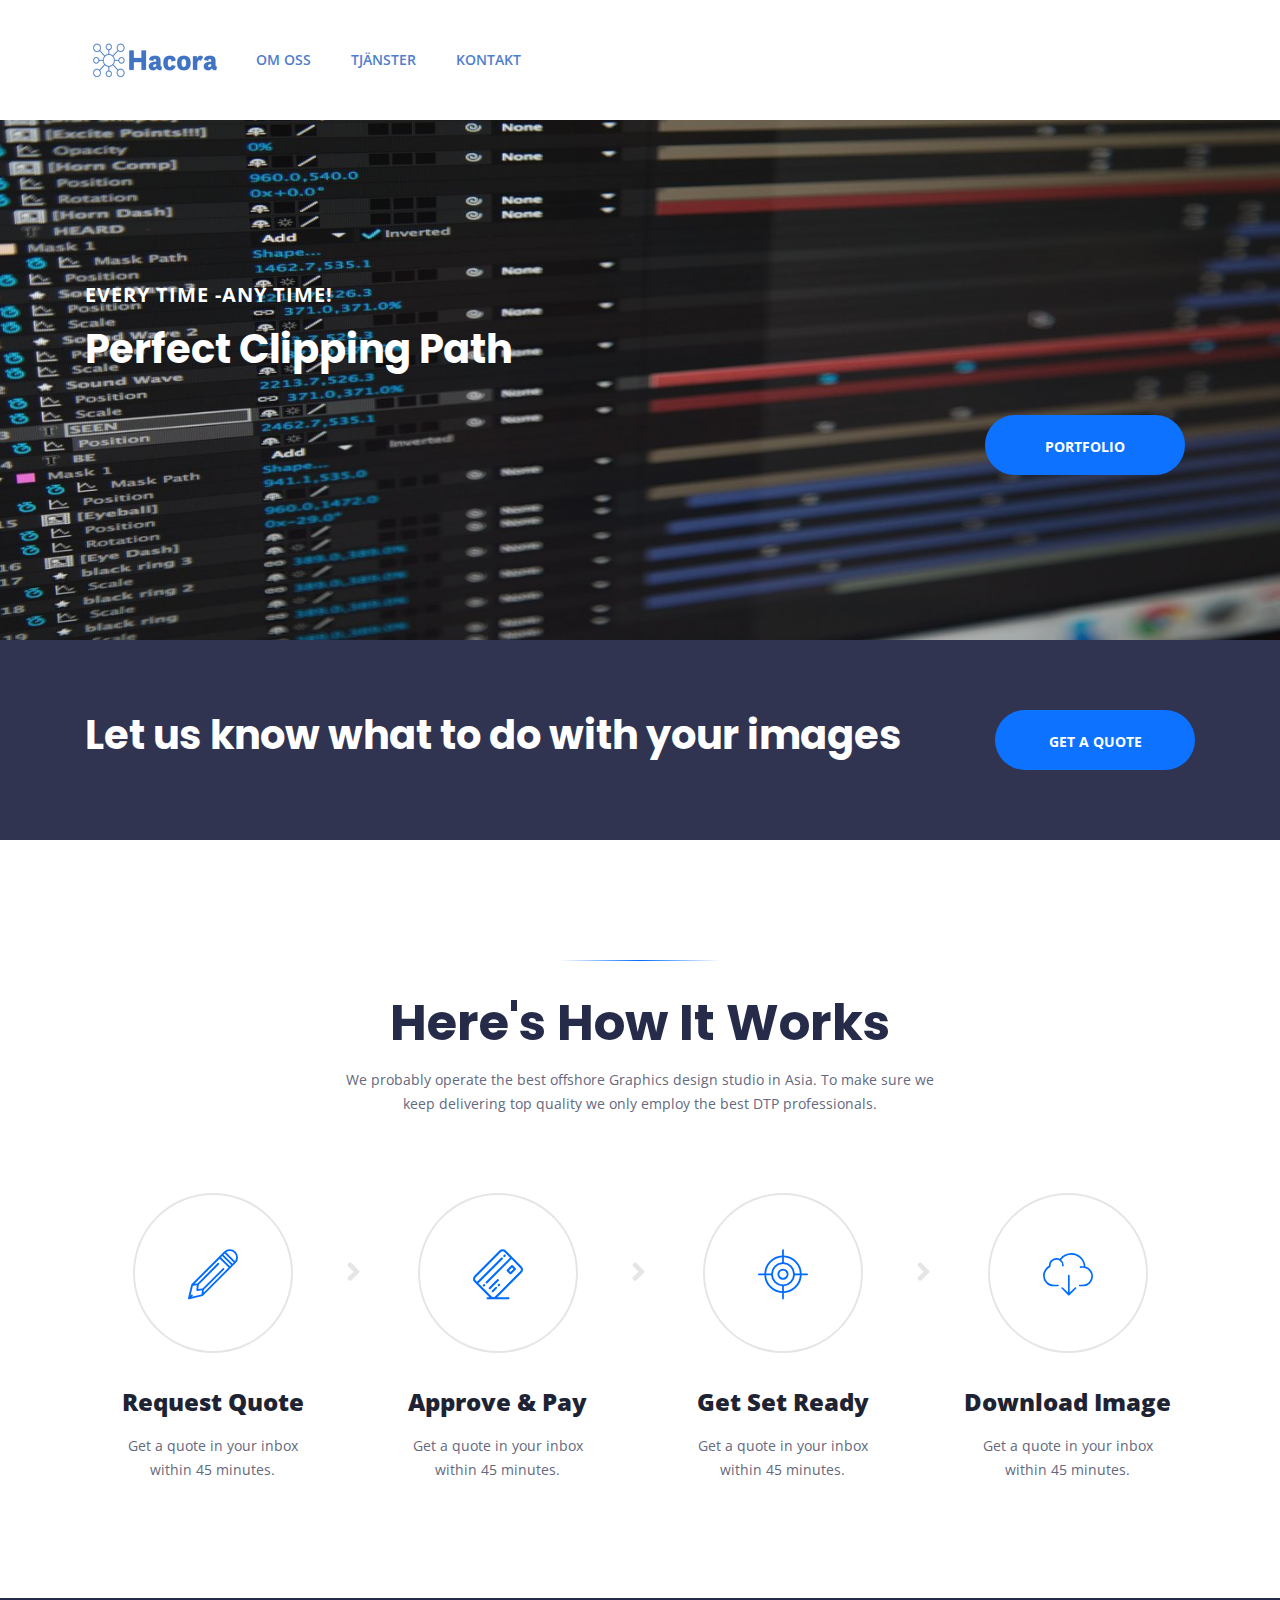
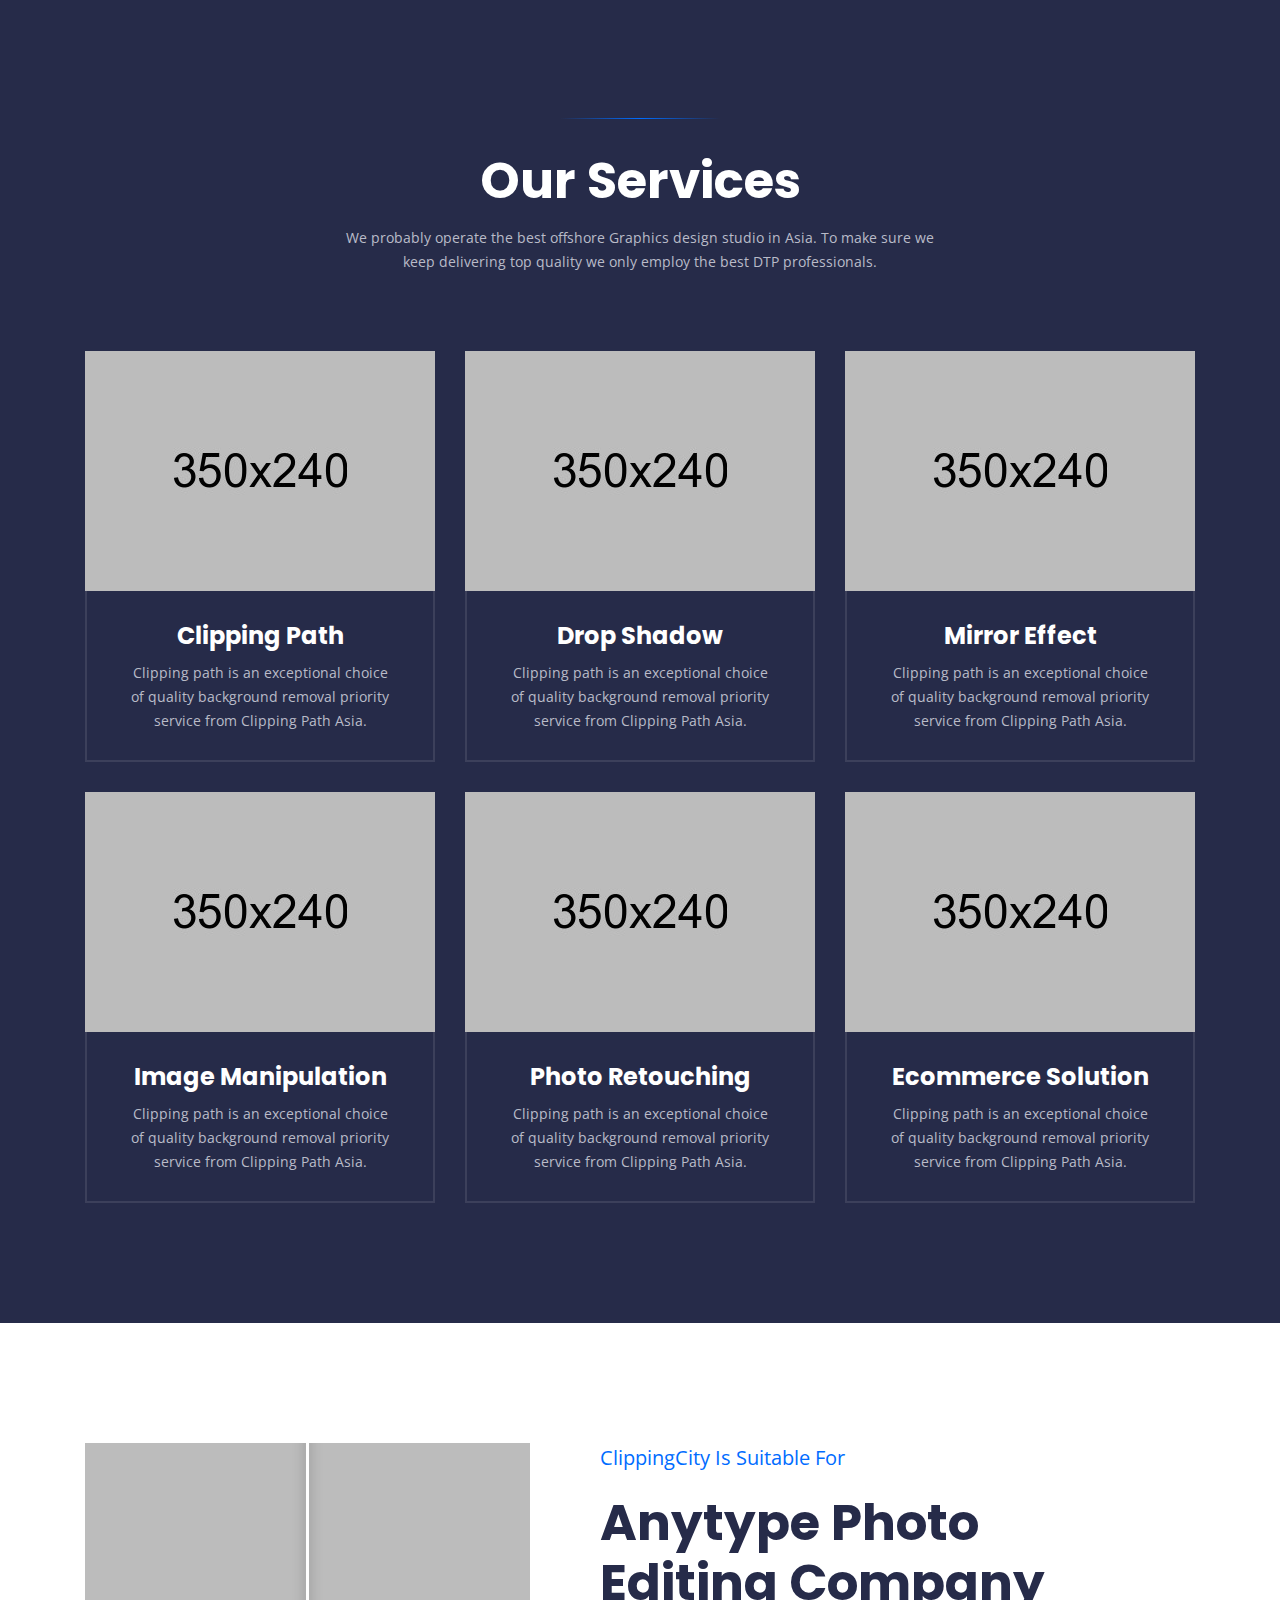
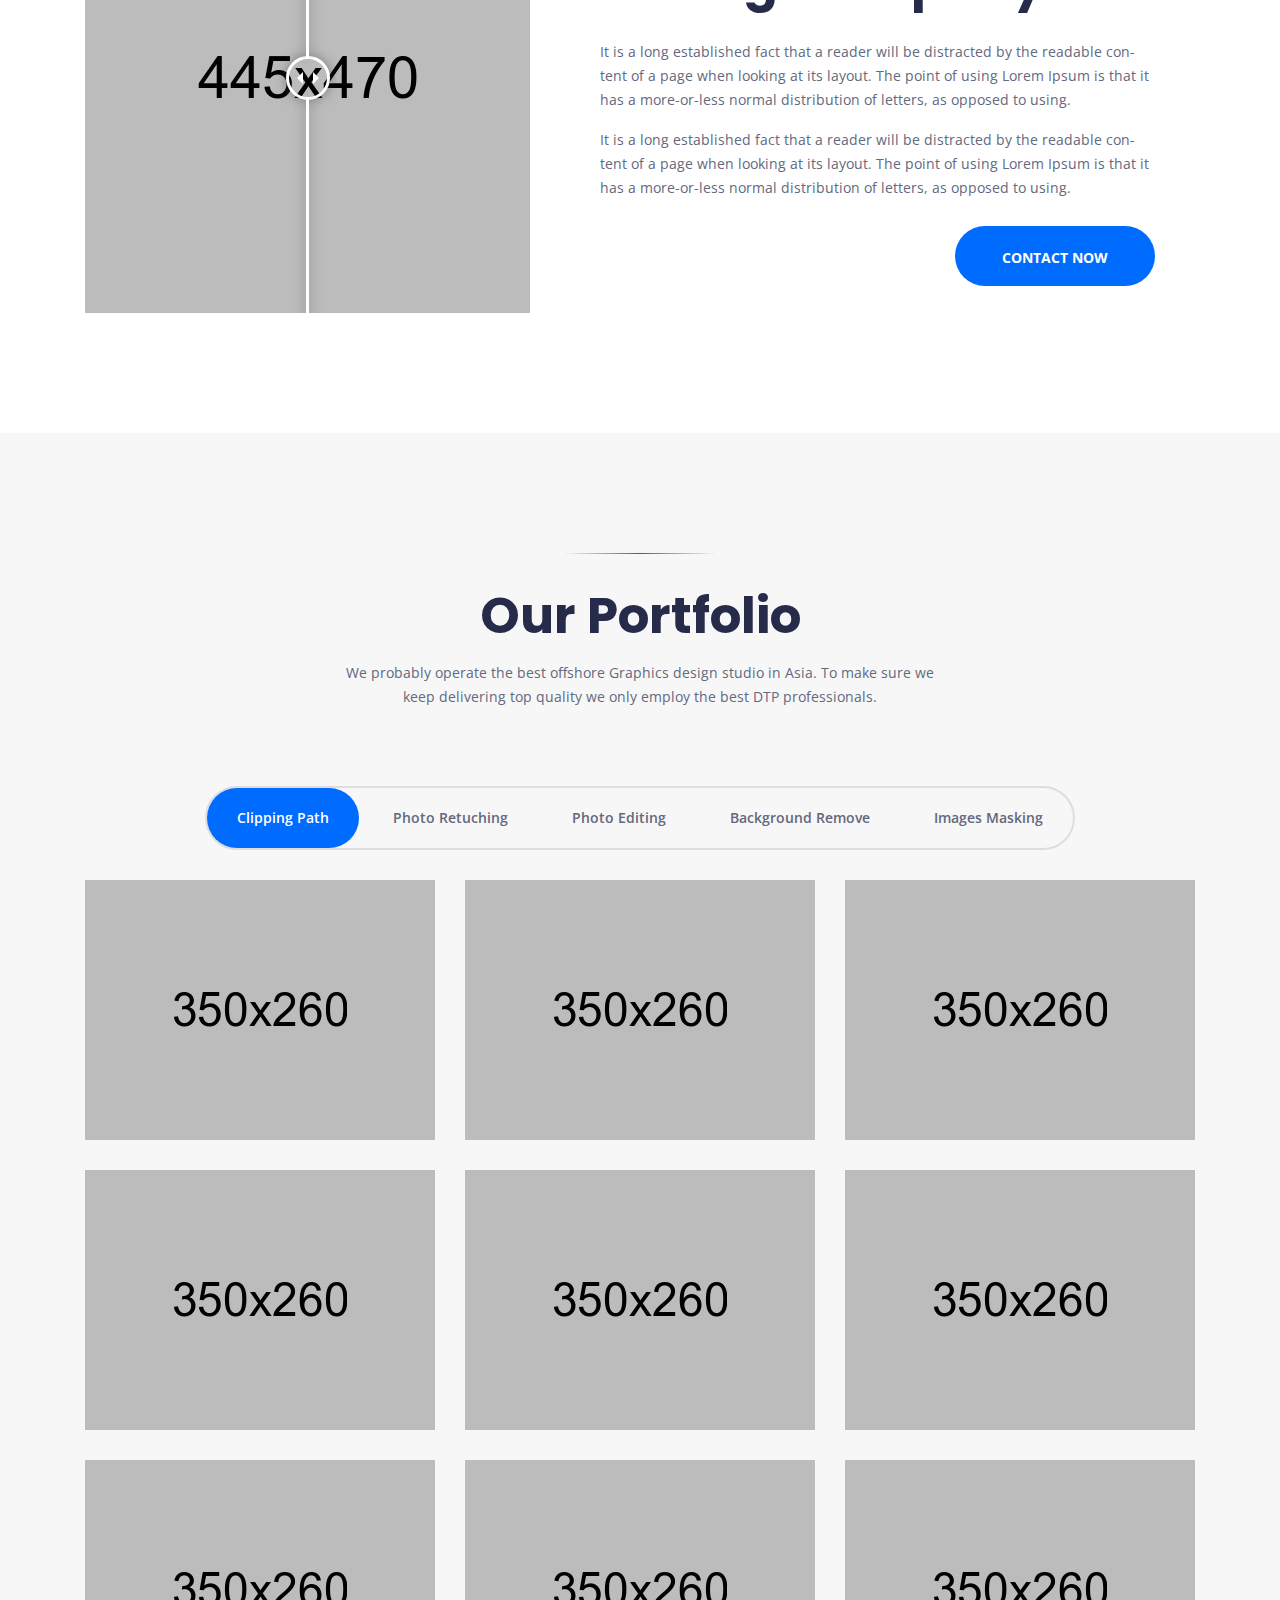
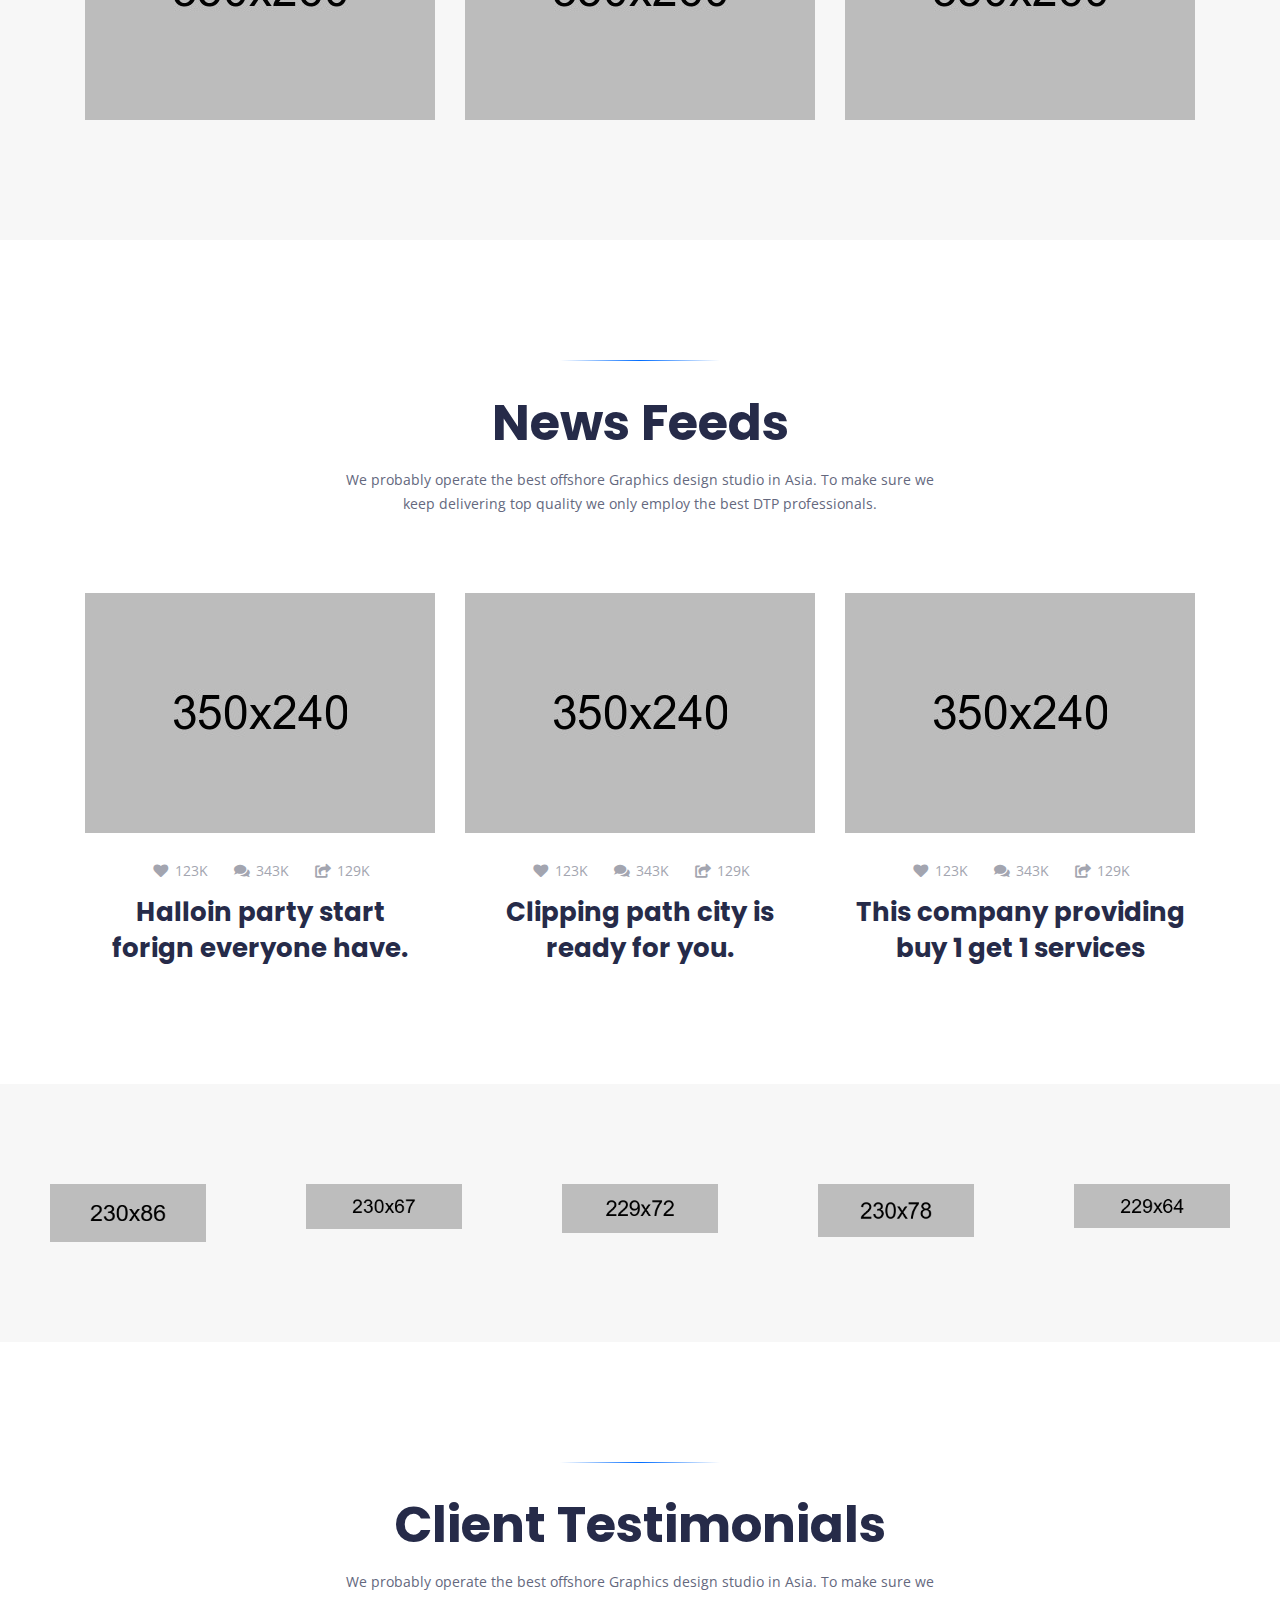
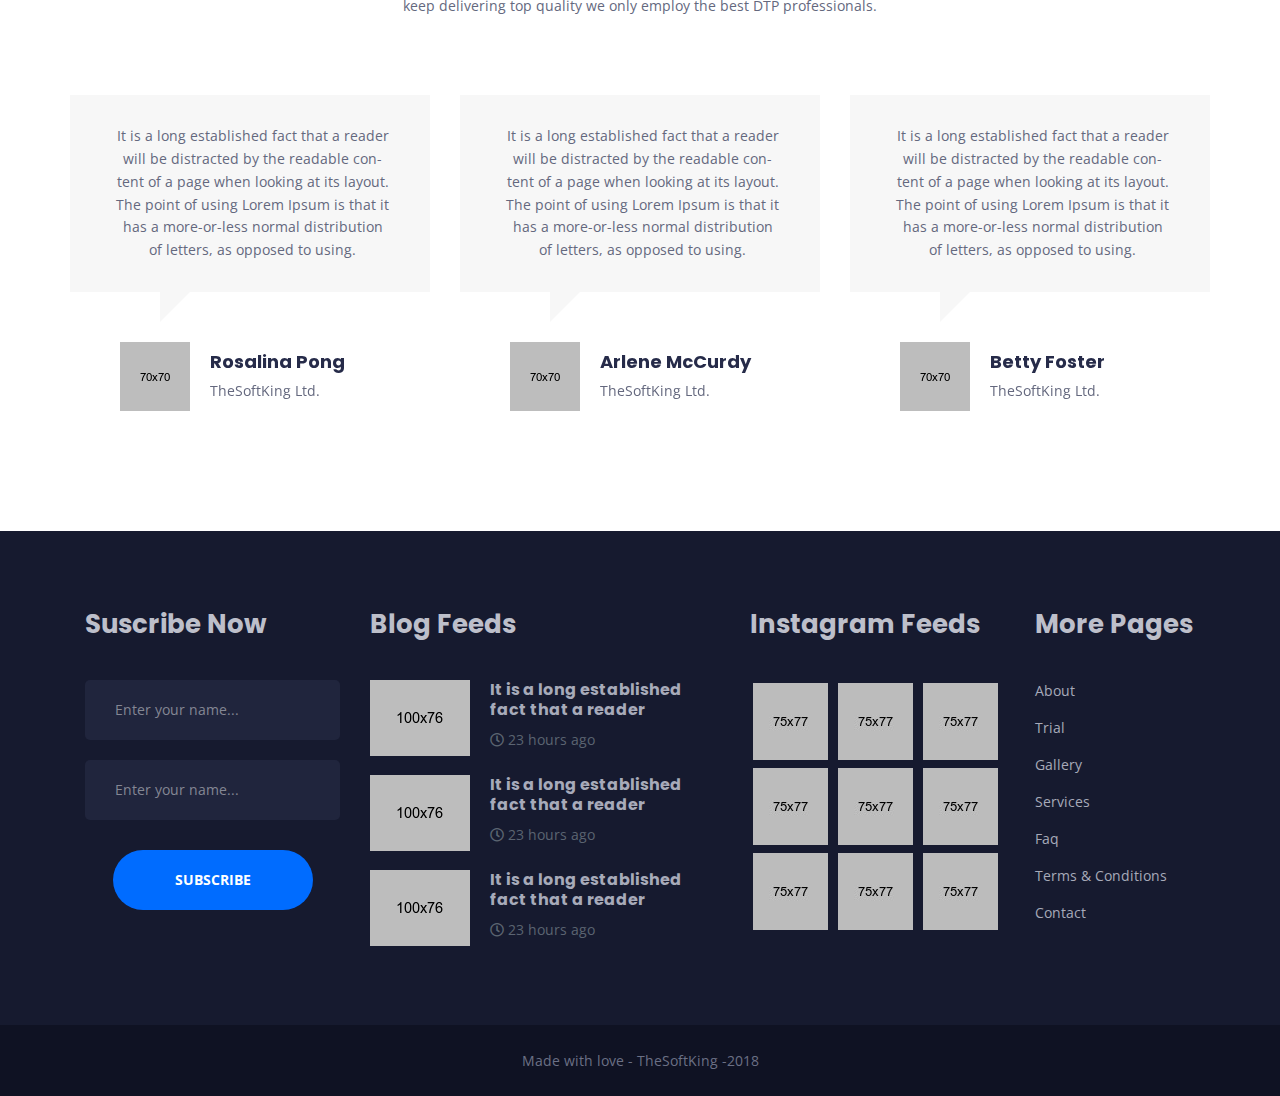
==== index.html @ 2df758d9 "new commit" ====
<!DOCTYPE html>
<html lang="en">

<head>
    <meta http-equiv="Content-Type" content="text/html; charset=UTF-8">
    <meta http-equiv="X-UA-Compatible" content="IE=edge" />
    <meta http-equiv="X-UA-Compatible" content="ie=edge">
    <meta name="viewport" content="width=device-width, initial-scale=1.0">
    <title> Hacora  </title>
    <!-- favicon -->
    <link rel="shortcut icon" href="favicon.ico" type="image/x-icon">
    <!-- bootstrap -->
    <link rel="stylesheet" href="assets/css/bootstrap.min.css">
    <!-- fontawesome -->
    <link rel="stylesheet" href="assets/css/fontawesome-all.min.css">
    <!-- flaticon -->
    <link rel="stylesheet" href="assets/css/flaticon.css">
    <!-- animate.css -->
    <link rel="stylesheet" href="assets/css/animate.css">
    <!-- Owl Carousel -->
    <link rel="stylesheet" href="assets/css/owl.carousel.min.css">
    <!-- magnific popup -->
    <link rel="stylesheet" href="assets/css/magnific-popup.css">
    <!-- twentytwenty  -->
    <link rel="stylesheet" href="assets/css/twentytwenty.css">
    <!-- stylesheet -->
    <link rel="stylesheet" href="assets/css/style.css">
    <!-- responsive -->
    <link rel="stylesheet" href="assets/css/responsive.css">
</head>

<body>

    <!-- navbar area start -->
    <div class="navbar-area">
        <div class="container">
            <nav class="navbar navbar-expand-lg navbar-light">
                <div class="navbar-header">
                    <!-- navbar header -->
                    <a class="navbar-brand" href="index.html">
                        <img src="assets/img/logo5.png" alt="Hacora">
                    </a>
                </div>
                <!-- //.navbar header -->

                <div class="collapse navbar-collapse" id="navbarSupportedContent">
                    <!-- navbar collapse -->
                    <ul class="navbar-nav">
                        <li class="nav-item">
                            <a class="nav-link" href="about.html">Om oss
                            <span class="sr-only">(current)</span>
                        </a>
                        </li>
                        <li class="nav-item">
                            <a class="nav-link" href="services.html">Tjänster</a>
                        </li>

                        <li class="nav-item">
                            <a class="nav-link" href="contact.html">Kontakt</a>
                        </li>
                        
                    </ul>
                </div>
                <!-- //.navbar collapse -->
                <button class="navbar-toggler" type="button" data-toggle="collapse" data-target="#navbarSupportedContent" aria-controls="navbarSupportedContent" aria-expanded="false" aria-label="Toggle navigation">
                <span class="navbar-toggler-icon"></span>
            </button>
            </nav>
        </div>
        <!-- //.container -->
    </div>
    <!-- navbar area end -->

    <!-- header area start -->
    <header class="header-area header-bg">
        <div class="container">
            <div class="row">
                <div class="col-lg-12">
                    <div class="single-header-item">
                        <!-- single header item -->
                        <span class="subtitle">Every Time -Any Time!</span>
                        <h1><span>Perfect Clipping Path</span> </h1>
                        <div class="right-content-area">
                            <div class="btn-wrapper">
                                <a href="recent-work.html" class="boxed-btn btn-rounded">portfolio</a>
                            </div>
    
                        </div>
                                            </div>
                    <!-- //.single header item -->
                </div>
            </div>
        </div>
    </header>
    <!-- header area end -->

    <!-- call to action area start -->
    <section class="call-to-action">
        <div class="container">
            <div class="row">
                <div class="col-lg-12">
                    <div class="call-to-action-inner">
                        <!-- call to action inner -->
                        <div class="left-content-area">
                            <h2 class="title">Let us know what to do with your images </h2>
                        </div>
                        <div class="right-content-area">
                            <div class="btn-wrapper">
                                <a href="contact.html" class="boxed-btn btn-rounded">Get a quote</a>
                            </div>
                        </div>
                    </div>
                    <!-- //. call to action inner -->
                </div>
            </div>
        </div>
    </section>
    <!-- call to action area end -->

    <!-- how it works area start-->
    <section class="how-it-works">
        <div class="container">
            <div class="row justify-content-center">
                <div class="col-lg-8 text-center">
                    <div class="section-title">
                        <!-- section title -->
                        <span class="separator"></span>
                        <h2 class="title">Here's How It Works</h2>
                        <p>We probably operate the best offshore Graphics design studio in Asia. To make sure we keep delivering top quality we only employ the best DTP professionals.</p>
                    </div>
                    <!-- //.section title -->
                </div>
            </div>
            <div class="row text-center">
                <div class="col-lg-3 col-md-6 col-sm-6">
                    <div class="single-how-it-work-box">
                        <!-- single how it work box -->
                        <div class="icon">
                            <i class="flaticon-edit"></i>
                        </div>
                        <div class="content">
                            <div class="h4 title">Request Quote</div>
                            <p class="descripton">Get a quote in your inbox within 45 minutes.</p>
                        </div>
                    </div>
                    <!-- //.single how it work box -->
                </div>
                <div class="col-lg-3 col-md-6 col-sm-6">
                    <div class="single-how-it-work-box arrow-none">
                        <!-- single how it work box -->
                        <div class="icon">
                            <i class="flaticon-credit-card"></i>
                        </div>
                        <div class="content">
                            <div class="h4 title">Approve &amp; Pay</div>
                            <p class="descripton">Get a quote in your inbox within 45 minutes.</p>
                        </div>
                    </div>
                    <!-- //.single how it work box -->
                </div>
                <div class="col-lg-3 col-md-6 col-sm-6">
                    <div class="single-how-it-work-box  ">
                        <!-- single how it work box -->
                        <div class="icon">
                            <i class="flaticon-target"></i>
                        </div>
                        <div class="content">
                            <div class="h4 title">Get Set Ready</div>
                            <p class="descripton">Get a quote in your inbox within 45 minutes.</p>
                        </div>
                    </div>
                    <!-- //.single how it work box -->
                </div>
                <div class="col-lg-3 col-md-6 col-sm-6">
                    <div class="single-how-it-work-box">
                        <!-- single how it work box -->
                        <div class="icon none-arrow">
                            <i class="flaticon-cloud-computing"></i>
                        </div>
                        <div class="content">
                            <div class="h4 title">Download Image</div>
                            <p class="descripton">Get a quote in your inbox within 45 minutes.</p>
                        </div>
                    </div>
                    <!-- //.single how it work box -->
                </div>
            </div>
        </div>
    </section>
    <!-- how it works area end-->

    <!-- our service area start -->
    <section class="service-area">
        <div class="container">
            <div class="row justify-content-center">
                <div class="col-lg-8 text-center">
                    <div class="section-title">
                        <!-- section title -->
                        <span class="separator"></span>
                        <h2 class="title">Our Services</h2>
                        <p>We probably operate the best offshore Graphics design studio in Asia. To make sure we keep delivering top quality we only employ the best DTP professionals.</p>
                    </div>
                    <!-- //.section title -->
                </div>
            </div>
            <div class="row">
                <div class="col-lg-4 col-md-6">
                    <div class="single-service-box margin-bottom-30">
                        <!-- single service box -->
                        <div class="thumb">
                            <a href="services.html"><img src="assets/img/service/01.jpg" alt="service image"></a>
                        </div>
                        <div class="content">
                            <a href="services.html"><h4 class="title">Clipping Path</h4></a>
                            <p>Clipping path is an exceptional choice of quality background removal priority service from Clipping Path Asia.</p>
                        </div>
                    </div>
                    <!-- //.single service box -->
                </div>
                <div class="col-lg-4 col-md-6">
                    <div class="single-service-box margin-bottom-30">
                        <!-- single service box -->
                        <div class="thumb">
                            <a href="services.html"><img src="assets/img/service/02.jpg" alt="service image"></a>
                        </div>
                        <div class="content">
                            <a href="services.html"><h4 class="title">Drop Shadow</h4></a>
                            <p>Clipping path is an exceptional choice of quality background removal priority service from Clipping Path Asia.</p>
                        </div>
                    </div>
                    <!-- //.single service box -->
                </div>
                <div class="col-lg-4 col-md-6">
                    <div class="single-service-box margin-bottom-30">
                        <!-- single service box -->
                        <div class="thumb">
                            <a href="services.html"><img src="assets/img/service/03.jpg" alt="service image"></a>
                        </div>
                        <div class="content">
                           <a href="services.html"><h4 class="title">Mirror Effect</h4></a>
                            <p>Clipping path is an exceptional choice of quality background removal priority service from Clipping Path Asia.</p>
                        </div>
                    </div>
                    <!-- //.single service box -->
                </div>
                <div class="col-lg-4 col-md-6">
                    <div class="single-service-box mobile-margin-bottom-30">
                        <!-- single service box -->
                        <div class="thumb">
                            <a href="services.html"><img src="assets/img/service/04.jpg" alt="service image"></a>
                        </div>
                        <div class="content">
                            <a href="services.html"><h4 class="title">Image Manipulation</h4></a>
                            <p>Clipping path is an exceptional choice of quality background removal priority service from Clipping Path Asia.</p>
                        </div>
                    </div>
                    <!-- //.single service box -->
                </div>
                <div class="col-lg-4 col-md-6">
                    <div class="single-service-box mobile-margin-bottom-30">
                        <!-- single service box -->
                        <div class="thumb">
                            <a href="services.html"><img src="assets/img/service/05.jpg" alt="service image"></a>
                        </div>
                        <div class="content">
                            <a href="services.html"><h4 class="title">Photo Retouching</h4></a>
                            <p>Clipping path is an exceptional choice of quality background removal priority service from Clipping Path Asia.</p>
                        </div>
                    </div>
                    <!-- //.single service box -->
                </div>
                <div class="col-lg-4 col-md-6">
                    <div class="single-service-box">
                        <!-- single service box -->
                        <div class="thumb">
                            <a href="services.html"><img src="assets/img/service/06.jpg" alt="service image"></a>
                        </div>
                        <div class="content">
                            <a href="services.html"><h4 class="title">Ecommerce Solution</h4></a>
                            <p>Clipping path is an exceptional choice of quality background removal priority service from Clipping Path Asia.</p>
                        </div>
                    </div>
                    <!-- //.single service box -->
                </div>
            </div>
        </div>
    </section>
    <!-- our service area end -->

    <!-- editing company area start -->
    <section class="editing-company-area">
        <div class="container">
            <div class="row">
                <div class="col-lg-5">
                    <div class="left-content-area" id="twentytwenty-container">
                        <!-- left content area -->
                        <img src="assets/img/editing-company-image-2.jpg" alt="editing company image">
                        <img src="assets/img/editing-company-image.jpg" alt="editing company image">
                    </div>
                    <!-- //.left content area -->
                </div>
                <div class="col-lg-7">
                    <div class="right-content-are">
                        <!-- right content area -->
                        <span class="subtitle">ClippingCity Is Suitable For</span>
                        <h2 class="title">Anytype Photo Editing Company</h2>
                        <p>It is a long established fact that a reader will be distracted by the readable content of a page when looking at its layout. The point of using Lorem Ipsum is that it has a more-or-less normal distribution of letters, as opposed
                            to using.</p>
                        <p>It is a long established fact that a reader will be distracted by the readable content of a page when looking at its layout. The point of using Lorem Ipsum is that it has a more-or-less normal distribution of letters, as opposed
                            to using.</p>
                        <div class="btn-wrapper">
                            <a href="contact.html" class="boxed-btn btn-rounded">contact now</a>
                        </div>
                    </div>
                    <!-- //. right content area -->
                </div>
            </div>
        </div>
    </section>
    <!-- editing company area end -->

    <!-- portfolio area start -->
    <section class="portfolio-area">
        <div class="container">
            <div class="row justify-content-center">
                <div class="col-lg-8 text-center">
                    <div class="section-title">
                        <!-- section title -->
                        <span class="separator"></span>
                        <h2 class="title">Our Portfolio</h2>
                        <p>We probably operate the best offshore Graphics design studio in Asia. To make sure we keep delivering top quality we only employ the best DTP professionals.</p>
                    </div>
                    <!-- //.section title -->
                </div>
            </div>
            <div class="row">
                <div class="col-lg-12">
                    <div class="portfolio-menu-wrapper">
                        <!-- portfolio menu wrapper -->
                        <ul>
                            <li class="active" data-filter="*">Clipping Path</li>
                            <li data-filter=".photo">Photo Retuching</li>
                            <li data-filter=".editing">Photo Editing</li>
                            <li data-filter=".bg-remove">Background Remove</li>
                            <li data-filter=".masking">Images Masking</li>
                        </ul>
                    </div>
                    <!-- //.portfolio menu wrapper -->
                </div>
            </div>
            <div class="row">
                <div class="col-lg-12 remove-col-padding">
                    <div class="portfolio-masonary-wrapper" id="portfolio-masonary">
                        <!-- portfolio masonary wrapper -->
                        <div class="col-lg-4  col-md-6 single-portfolio-item margin-bottom-30 photo">
                            <div class="thumb">
                                <img src="assets/img/portfolio/01.jpg" alt="portfolio image">
                                <div class="hover">
                                    <a href="assets/img/portfolio/01.jpg" class="image-popup">
                                        <i class="fas fa-search-plus"></i>
                                    </a>
                                </div>
                            </div>
                        </div>
                        <div class="col-lg-4  col-md-6 single-portfolio-item margin-bottom-30 editing">
                            <div class="thumb">
                                <img src="assets/img/portfolio/02.jpg" alt="portfolio image">
                                <div class="hover">
                                    <a href="assets/img/portfolio/02.jpg" class="image-popup">
                                        <i class="fas fa-search-plus"></i>
                                    </a>
                                </div>
                            </div>
                        </div>
                        <div class="col-lg-4  col-md-6 single-portfolio-item margin-bottom-30 editing">
                            <div class="thumb">
                                <img src="assets/img/portfolio/03.jpg" alt="portfolio image">
                                <div class="hover">
                                    <a href="assets/img/portfolio/03.jpg" class="image-popup">
                                        <i class="fas fa-search-plus"></i>
                                    </a>
                                </div>
                            </div>
                        </div>
                        <div class="col-lg-4  col-md-6 single-portfolio-item margin-bottom-30 photo ">
                            <div class="thumb">
                                <img src="assets/img/portfolio/04.jpg" alt="portfolio image">
                                <div class="hover">
                                    <a href="assets/img/portfolio/04.jpg" class="image-popup">
                                        <i class="fas fa-search-plus"></i>
                                    </a>
                                </div>
                            </div>
                        </div>
                        <div class="col-lg-4  col-md-6 single-portfolio-item margin-bottom-30 masking bg-remove">
                            <div class="thumb">
                                <img src="assets/img/portfolio/05.jpg" alt="portfolio image">
                                <div class="hover">
                                    <a href="assets/img/portfolio/05.jpg" class="image-popup">
                                        <i class="fas fa-search-plus"></i>
                                    </a>
                                </div>
                            </div>
                        </div>
                        <div class="col-lg-4  col-md-6 single-portfolio-item margin-bottom-30 bg-remove">
                            <div class="thumb">
                                <img src="assets/img/portfolio/06.jpg" alt="portfolio image">
                                <div class="hover">
                                    <a href="assets/img/portfolio/06.jpg" class="image-popup">
                                        <i class="fas fa-search-plus"></i>
                                    </a>
                                </div>
                            </div>
                        </div>
                        <div class="col-lg-4  col-md-6 mobile-margin-bottom-30 margin-bottom-30 single-portfolio-item photo bg-remove">
                            <div class="thumb">
                                <img src="assets/img/portfolio/07.jpg" alt="portfolio image">
                                <div class="hover">
                                    <a href="assets/img/portfolio/07.jpg" class="image-popup">
                                        <i class="fas fa-search-plus"></i>
                                    </a>
                                </div>
                            </div>
                        </div>
                        <div class="col-lg-4  col-md-6 mobile-margin-bottom-30 margin-bottom-30 single-portfolio-item masking">
                            <div class="thumb">
                                <img src="assets/img/portfolio/08.jpg" alt="portfolio image">
                                <div class="hover">
                                    <a href="assets/img/portfolio/08.jpg" class="image-popup">
                                        <i class="fas fa-search-plus"></i>
                                    </a>
                                </div>
                            </div>
                        </div>
                        <div class="col-lg-4  col-md-6 margin-bottom-30 single-portfolio-item masking">
                            <div class="thumb">
                                <img src="assets/img/portfolio/09.jpg" alt="portfolio image">
                                <div class="hover">
                                    <a href="assets/img/portfolio/09.jpg" class="image-popup">
                                        <i class="fas fa-search-plus"></i>
                                    </a>
                                </div>
                            </div>
                        </div>
                    </div>
                    <!-- portfolio masonary wrapper -->
                </div>
            </div>
        </div>
    </section>
    <!-- portfolio area end -->

    <!-- news feed area start -->
    <div class="news-feed-area">
        <div class="container">
            <div class="row justify-content-center">
                <div class="col-lg-8 text-center">
                    <div class="section-title">
                        <!-- section title -->
                        <span class="separator"></span>
                        <h2 class="title">News Feeds</h2>
                        <p>We probably operate the best offshore Graphics design studio in Asia. To make sure we keep delivering top quality we only employ the best DTP professionals.</p>
                    </div>
                    <!-- //.section title -->
                </div>
            </div>
            <div class="row">
                <div class="col-lg-4 col-md-6">
                    <div class="single-news-feed-item mobile-margin-bottom-30">
                        <!-- single news feed item -->
                        <div class="thumb">
                            <a href="blog.html"><img src="assets/img/news-feeds/01.jpg" alt="news feeds image"></a>
                        </div>
                        <div class="content">
                            <!-- content -->
                            <ul class="meta-data">
                                <li><a href="#"><i class="fas fa-heart"></i> 123K</a></li>
                                <li><a href="#"><i class="fas fa-comments"></i> 343K</a></li>
                                <li><a href="#"><i class="fas fa-share-square"></i> 129K</a></li>
                            </ul>
                            <a href="blog.html">
                                <h4 class="title">Halloin party start forign everyone have.</h4>
                            </a>
                        </div>
                        <!-- //.content-->
                    </div>
                    <!-- //.single news feed item -->
                </div>
                <div class="col-lg-4 col-md-6">
                    <div class="single-news-feed-item mobile-margin-bottom-30">
                        <!-- single news feed item -->
                        <div class="thumb">
                            <a href="blog.html"><img src="assets/img/news-feeds/02.jpg" alt="news feeds image"></a>
                        </div>
                        <div class="content">
                            <!-- content -->
                            <ul class="meta-data">
                                <li><a href="#"><i class="fas fa-heart"></i> 123K</a></li>
                                <li><a href="#"><i class="fas fa-comments"></i> 343K</a></li>
                                <li><a href="#"><i class="fas fa-share-square"></i> 129K</a></li>
                            </ul>
                            <a href="blog.html">
                                <h4 class="title">Clipping path city is ready for you.</h4>
                            </a>
                        </div>
                        <!-- //.content-->
                    </div>
                    <!-- //.single news feed item -->
                </div>
                <div class="col-lg-4 col-md-6">
                    <div class="single-news-feed-item">
                        <!-- single news feed item -->
                        <div class="thumb">
                            <a href="blog.html"><img src="assets/img/news-feeds/03.jpg" alt="news feeds image"></a>
                        </div>
                        <div class="content">
                            <!-- content -->
                            <ul class="meta-data">
                                <li><a href="#"><i class="fas fa-heart"></i> 123K</a></li>
                                <li><a href="#"><i class="fas fa-comments"></i> 343K</a></li>
                                <li><a href="#"><i class="fas fa-share-square"></i> 129K</a></li>
                            </ul>
                            <a href="blog.html">
                                <h4 class="title">This company providing buy 1 get 1 services</h4>
                            </a>
                        </div>
                        <!-- //.content-->
                    </div>
                    <!-- //.single news feed item -->
                </div>
            </div>
        </div>
    </div>
    <!-- news feed area end -->

    <!-- brand carousel area start -->
    <div class="brand-carousel-area">
        <div class="brand-carousel-inner" id="brand-carousel">
            <!-- brand carousel inner -->
            <div class="single-carousel-item">
                <a href="#"><img src="assets/img/brand/01.png" alt="brand images"></a>
            </div>
            <div class="single-carousel-item">
                <a href="#"><img src="assets/img/brand/02.png" alt="brand images"></a>
            </div>
            <div class="single-carousel-item">
                <a href="#"><img src="assets/img/brand/03.png" alt="brand images"></a>
            </div>
            <div class="single-carousel-item">
                <a href="#"><img src="assets/img/brand/04.png" alt="brand images"></a>
            </div>
            <div class="single-carousel-item">
                <a href="#"><img src="assets/img/brand/05.png" alt="brand images"></a>
            </div>
            <div class="single-carousel-item">
               <a href="#"><img src="assets/img/brand/06.png" alt="brand images"></a>
            </div>
            <div class="single-carousel-item">
                <a href="#"><img src="assets/img/brand/05.png" alt="brand images"></a>
            </div>
        </div>
        <!-- //.brand carousel inner -->
    </div>
    <!-- brand carousel area end -->

    <!-- testimonial area start -->
    <section class="testimonial-area">
        <div class="container">
            <div class="row justify-content-center">
                <div class="col-lg-8 text-center">
                    <div class="section-title">
                        <!-- section title -->
                        <span class="separator"></span>
                        <h2 class="title">Client Testimonials</h2>
                        <p>We probably operate the best offshore Graphics design studio in Asia. To make sure we keep delivering top quality we only employ the best DTP professionals.</p>
                    </div>
                    <!-- //.section title -->
                </div>
            </div>
            <div class="row">
                <div class="col-lg-12 remove-col-padding">
                    <div class="testimonail-carousel" id="testimonial-carousel">
                        <div class="single-testimonial-item">
                            <!-- single testimonial carousel item-->
                            <div class="description">
                                <p>It is a long established fact that a reader will be distracted by the readable content of a page when looking at its layout. The point of using Lorem Ipsum is that it has a more-or-less normal distribution of letters, as
                                    opposed to using.</p>
                            </div>
                            <div class="author-details">
                                <!-- author details -->
                                <div class="thumb">
                                    <img src="assets/img/testimonial/01.png" alt="tesimonial image">
                                </div>
                                <div class="content">
                                    <h4 class="name">Rosalina Pong</h4>
                                    <span class="post">TheSoftKing Ltd.</span>
                                </div>
                            </div>
                            <!-- //.author details -->
                        </div>
                        <!-- //.single testimonial carousel item-->
                        <div class="single-testimonial-item">
                            <!-- single testimonial carousel item-->
                            <div class="description">
                                <p>It is a long established fact that a reader will be distracted by the readable content of a page when looking at its layout. The point of using Lorem Ipsum is that it has a more-or-less normal distribution of letters, as
                                    opposed to using.</p>
                            </div>
                            <div class="author-details">
                                <!-- author details -->
                                <div class="thumb">
                                    <img src="assets/img/testimonial/02.png" alt="tesimonial image">
                                </div>
                                <div class="content">
                                    <h4 class="name">Arlene McCurdy</h4>
                                    <span class="post">TheSoftKing Ltd.</span>
                                </div>
                            </div>
                            <!-- //.author details -->
                        </div>
                        <!-- //.single testimonial carousel item-->
                        <div class="single-testimonial-item">
                            <!-- single testimonial carousel item-->
                            <div class="description">
                                <p>It is a long established fact that a reader will be distracted by the readable content of a page when looking at its layout. The point of using Lorem Ipsum is that it has a more-or-less normal distribution of letters, as
                                    opposed to using.</p>
                            </div>
                            <div class="author-details">
                                <!-- author details -->
                                <div class="thumb">
                                    <img src="assets/img/testimonial/03.png" alt="tesimonial image">
                                </div>
                                <div class="content">
                                    <h4 class="name">Betty Foster</h4>
                                    <span class="post">TheSoftKing Ltd.</span>
                                </div>
                            </div>
                            <!-- //.author details -->
                        </div>
                        <!-- //.single testimonial carousel item-->
                        <div class="single-testimonial-item">
                            <!-- single testimonial carousel item-->
                            <div class="description">
                                <p>It is a long established fact that a reader will be distracted by the readable content of a page when looking at its layout. The point of using Lorem Ipsum is that it has a more-or-less normal distribution of letters, as
                                    opposed to using.</p>
                            </div>
                            <div class="author-details">
                                <!-- author details -->
                                <div class="thumb">
                                    <img src="assets/img/testimonial/01.png" alt="tesimonial image">
                                </div>
                                <div class="content">
                                    <h4 class="name">Nancy Evans</h4>
                                    <span class="post">TheSoftKing Ltd.</span>
                                </div>
                            </div>
                            <!-- //.author details -->
                        </div>
                        <!-- //.single testimonial carousel item-->
                    </div>
                </div>
            </div>
        </div>
    </section>
    <!-- testimonial area end -->

    <!-- footer area start -->
    <footer class="footer-area">
<div class="footer-top-area">
    <div class="container">
        <div class="row">
            <div class="col-xl-3 col-lg-6 col-md-6">
                <div class="footer-widget subscribe">
                    <!-- footer widget subscribe -->
                    <div class="widget-title">
                        <h4 class="title">Suscribe Now</h4>
                    </div>
                    <div class="widget-body">
                        <form action="index.html">
                            <div class="form-element">
                                <input type="text" class="input-field" placeholder="Enter your name...">
                            </div>
                            <div class="form-element">
                                <input type="email" class="input-field" placeholder="Enter your name...">
                            </div>
                            <input type="submit" class="submit-btn btn-rounded" value="subscribe">
                        </form>
                    </div>
                </div>
                <!-- //.footer widget subscribe  -->
            </div>
            <div class="col-xl-4 col-lg-6 col-md-6">
                <div class="footer-widget blog-feeds">
                    <div class="widget-title">
                        <h4 class="title">Blog Feeds</h4>
                    </div>
                    <div class="widget-body">
                        <div class="single-blog-feed-item">
                            <!-- single blog feed item -->
                            <div class="thumb">
                                <a href="blog-details.html">
                                    <img src="assets/img/blog-feed/01.png" alt="blog feed image">
                                </a>
                            </div>
                            <div class="content">
                                <a href="blog.html">
                                    <h4 class="title">It is a long established fact that a reader</h4>
                                </a>
                                <span class="date">
                                    <i class="far fa-clock"></i> 23 hours ago</span>
                            </div>
                        </div>
                        <!-- //.single blog feed item -->

                        <div class="single-blog-feed-item">
                            <!-- single blog feed item -->
                            <div class="thumb">
                                <a href="blog-details.html">
                                    <img src="assets/img/blog-feed/02.png" alt="blog feed image">
                                </a>
                            </div>
                            <div class="content">
                                <a href="blog.html">
                                    <h4 class="title">It is a long established fact that a reader</h4>
                                </a>
                                <span class="date">
                                    <i class="far fa-clock"></i> 23 hours ago</span>
                            </div>
                        </div>
                        <!-- //.single blog feed item -->
                        <div class="single-blog-feed-item">
                            <!-- single blog feed item -->
                            <div class="thumb">
                                <a href="blog-details.html">
                                    <img src="assets/img/blog-feed/03.png" alt="blog feed image">
                                </a>
                            </div>
                            <div class="content">
                                <a href="blog.html">
                                    <h4 class="title">It is a long established fact that a reader</h4>
                                </a>
                                <span class="date">
                                    <i class="far fa-clock"></i> 23 hours ago</span>
                            </div>
                        </div>
                        <!-- //.single blog feed item -->
                    </div>
                </div>
            </div>
            <div class="col-xl-3 col-lg-6 col-md-6">
                <div class="footer-widget instagram">
                    <!-- instagram widget subscribe -->
                    <div class="widget-title">
                        <h4 class="title">Instagram Feeds</h4>
                    </div>
                    <div class="widget-body">
                        <ul>
                            <li>
                                <a href="#">
                                    <img src="assets/img/instagram/01.jpg" alt="instagram">
                                </a>
                            </li>
                            <li>
                                <a href="#">
                                    <img src="assets/img/instagram/02.jpg" alt="instagram">
                                </a>
                            </li>
                            <li>
                                <a href="#">
                                    <img src="assets/img/instagram/03.jpg" alt="instagram">
                                </a>
                            </li>
                            <li>
                                <a href="#">
                                    <img src="assets/img/instagram/04.jpg" alt="instagram">
                                </a>
                            </li>
                            <li>
                                <a href="#">
                                    <img src="assets/img/instagram/05.jpg" alt="instagram">
                                </a>
                            </li>
                            <li>
                                <a href="#">
                                    <img src="assets/img/instagram/06.jpg" alt="instagram">
                                </a>
                            </li>
                            <li>
                                <a href="#">
                                    <img src="assets/img/instagram/07.jpg" alt="instagram">
                                </a>
                            </li>
                            <li>
                                <a href="#">
                                    <img src="assets/img/instagram/08.jpg" alt="instagram">
                                </a>
                            </li>
                            <li>
                                <a href="#">
                                    <img src="assets/img/instagram/09.jpg" alt="instagram">
                                </a>
                            </li>
                        </ul>
                    </div>
                </div>
                <!-- //.instagram widget subscribe  -->
            </div>
            <div class="col-xl-2 col-lg-6 col-md-6">
                <div class="footer-widget pages">
                    <!-- instagram widget subscribe -->
                    <div class="widget-title">
                        <h4 class="title">More Pages</h4>
                    </div>
                    <div class="widget-body">
                        <ul>
                            <li>
                                <a href="about.html">About</a>
                            </li>
                            <li>
                                <a href="trial.html">Trial</a>
                            </li>
                            <li>
                                <a href="#">Gallery</a>
                            </li>
                            <li>
                                <a href="services.html">Services</a>
                            </li>
                            <li>
                                <a href="">Faq</a>
                            </li>
                            <li>
                                <a href="#">Terms & Conditions</a>
                            </li>
                            <li>
                                <a href="contact.html">Contact</a>
                            </li>
                        </ul>
                    </div>
                </div>
                <!-- //.instagram widget subscribe  -->
            </div>
        </div>
    </div>
</div>
        <div class="copyright-area">
            <!-- copyright area -->
            <div class="container">
                <div class="row">
                    <div class="col-lg-12 text-center">Made with love - <a href="#">TheSoftKing</a> -2018</div>
                </div>
            </div>
        </div>
        <!-- //.copyright area -->
    </footer>
    <!-- footer area end -->

    <!-- preloader area start -->
    <div class="preloader" id="preloader">
        <div class="preloader-inner">
            <div class="preloader-wrapper">
                <span class="let1">l</span>
                <span class="let2">o</span>
                <span class="let3">a</span>
                <span class="let4">d</span>
                <span class="let5">i</span>
                <span class="let6">n</span>
                <span class="let7">g</span>
            </div>
        </div>
    </div>
    <!-- preloader area end -->

    <div class="back-to-top">
        <!-- back to top start -->
        <i class="fas fa-rocket"></i>
    </div>
    <!-- back to top end -->
    <!-- jquery -->
    <script src="assets/js/jquery.js"></script>
    <!-- popper -->
    <script src="assets/js/popper.min.js"></script>
    <!-- bootstrap -->
    <script src="assets/js/bootstrap.min.js"></script>
    <!-- owl carousel -->
    <script src="assets/js/owl.carousel.min.js"></script>
    <!-- magnific popup -->
    <script src="assets/js/jquery.magnific-popup.js"></script>
    <!-- way poin js-->
    <script src="assets/js/waypoints.min.js"></script>
    <!-- event move js-->
    <script src="assets/js/jquery.event.move.js"></script>
    <!-- twentytwenty js-->
    <script src="assets/js/jquery.twentytwenty.js"></script>
    <!-- imagesloaded js-->
    <script src="assets/js/imagesloaded.pkgd.min.js"></script>
    <!-- isotope js-->
    <script src="assets/js/isotope.pkgd.min.js"></script>
    <!-- wow js-->
    <script src="assets/js/wow.min.js"></script>
    <!-- counterup js-->
    <script src="assets/js/jquery.counterup.min.js"></script>
    <!-- main -->
    <script src="assets/js/main.js"></script>
</body>

</html>
---- assets/css/flaticon.css ----
/*
  	Flaticon icon font: Flaticon
  	Creation date: 02/06/2018 13:11
  	*/

@font-face {
  font-family: "Flaticon";
  src: url("../fonts/Flaticon.eot");
  src: url("../fonts/Flaticon.eot?#iefix") format("embedded-opentype"),
       url("../fonts/Flaticon.woff") format("woff"),
       url("../fonts/Flaticon.ttf") format("truetype"),
       url("../fonts/Flaticon.svg#Flaticon") format("svg");
  font-weight: normal;
  font-style: normal;
}

@media screen and (-webkit-min-device-pixel-ratio:0) {
  @font-face {
    font-family: "Flaticon";
    src: url("../fonts/Flaticon.svg#Flaticon") format("svg");
  }
}

[class^="flaticon-"]:before, [class*=" flaticon-"]:before,
[class^="flaticon-"]:after, [class*=" flaticon-"]:after {   
  font-family: Flaticon;
  font-size: 20px;
  font-style: normal;
}

.flaticon-internet:before { content: "\f100"; }
.flaticon-user-silhouette:before { content: "\f101"; }
.flaticon-left-quote:before { content: "\f102"; }
.flaticon-star:before { content: "\f103"; }
.flaticon-cloud-storage-uploading-option:before { content: "\f104"; }
.flaticon-tick:before { content: "\f105"; }
.flaticon-substract:before { content: "\f106"; }
.flaticon-add:before { content: "\f107"; }
.flaticon-play-button:before { content: "\f108"; }
.flaticon-support:before { content: "\f109"; }
.flaticon-ticket:before { content: "\f10a"; }
.flaticon-report:before { content: "\f10b"; }
.flaticon-analytics:before { content: "\f10c"; }
.flaticon-time:before { content: "\f10d"; }
.flaticon-sharing-big-symbol:before { content: "\f10e"; }
.flaticon-speech-bubbles-comment-option:before { content: "\f10f"; }
.flaticon-valentines-heart:before { content: "\f110"; }
.flaticon-back:before { content: "\f111"; }
.flaticon-next:before { content: "\f112"; }
.flaticon-target:before { content: "\f113"; }
.flaticon-cloud-computing:before { content: "\f114"; }
.flaticon-credit-card:before { content: "\f115"; }
.flaticon-edit:before { content: "\f116"; }
.flaticon-vector:before { content: "\f117"; }
.flaticon-linkedin-logo:before { content: "\f118"; }
.flaticon-facebook-placeholder-for-locate-places-on-maps:before { content: "\f119"; }
.flaticon-youtube:before { content: "\f11a"; }
.flaticon-twitter:before { content: "\f11b"; }
.flaticon-whatsapp-logo:before { content: "\f11c"; }
.flaticon-facebook-logo:before { content: "\f11d"; }
.flaticon-instagram-logo:before { content: "\f11e"; }
.flaticon-mail:before { content: "\f11f"; }
.flaticon-phone-call:before { content: "\f120"; }
---- assets/css/twentytwenty.css ----
.twentytwenty-horizontal .twentytwenty-handle:before, .twentytwenty-horizontal .twentytwenty-handle:after, .twentytwenty-vertical .twentytwenty-handle:before, .twentytwenty-vertical .twentytwenty-handle:after {
  content: " ";
  display: block;
  background: white;
  position: absolute;
  z-index: 30;
  -webkit-box-shadow: 0px 0px 12px rgba(51, 51, 51, 0.5);
  -moz-box-shadow: 0px 0px 12px rgba(51, 51, 51, 0.5);
  box-shadow: 0px 0px 12px rgba(51, 51, 51, 0.5); }

.twentytwenty-horizontal .twentytwenty-handle:before, .twentytwenty-horizontal .twentytwenty-handle:after {
  width: 3px;
  height: 9999px;
  left: 50%;
  margin-left: -1.5px; }

.twentytwenty-vertical .twentytwenty-handle:before, .twentytwenty-vertical .twentytwenty-handle:after {
  width: 9999px;
  height: 3px;
  top: 50%;
  margin-top: -1.5px; }

.twentytwenty-before-label, .twentytwenty-after-label, .twentytwenty-overlay {
  position: absolute;
  top: 0;
  width: 100%;
  height: 100%; }

.twentytwenty-before-label, .twentytwenty-after-label, .twentytwenty-overlay {
  -webkit-transition-duration: 0.5s;
  -moz-transition-duration: 0.5s;
  transition-duration: 0.5s; }

.twentytwenty-before-label, .twentytwenty-after-label {
  -webkit-transition-property: opacity;
  -moz-transition-property: opacity;
  transition-property: opacity; }

.twentytwenty-before-label:before, .twentytwenty-after-label:before {
  color: white;
  font-size: 13px;
  letter-spacing: 0.1em; }

.twentytwenty-before-label:before, .twentytwenty-after-label:before {
  position: absolute;
  background: rgba(255, 255, 255, 0.2);
  line-height: 38px;
  padding: 0 20px;
  -webkit-border-radius: 2px;
  -moz-border-radius: 2px;
  border-radius: 2px; }

.twentytwenty-horizontal .twentytwenty-before-label:before, .twentytwenty-horizontal .twentytwenty-after-label:before {
  top: 50%;
  margin-top: -19px; }

.twentytwenty-vertical .twentytwenty-before-label:before, .twentytwenty-vertical .twentytwenty-after-label:before {
  left: 50%;
  margin-left: -45px;
  text-align: center;
  width: 90px; }

.twentytwenty-left-arrow, .twentytwenty-right-arrow, .twentytwenty-up-arrow, .twentytwenty-down-arrow {
  width: 0;
  height: 0;
  border: 6px inset transparent;
  position: absolute; }

.twentytwenty-left-arrow, .twentytwenty-right-arrow {
  top: 50%;
  margin-top: -6px; }

.twentytwenty-up-arrow, .twentytwenty-down-arrow {
  left: 50%;
  margin-left: -6px; }

.twentytwenty-container {
  -webkit-box-sizing: content-box;
  -moz-box-sizing: content-box;
  box-sizing: content-box;
  z-index: 0;
  overflow: hidden;
  position: relative;
  -webkit-user-select: none;
  -moz-user-select: none; }
  .twentytwenty-container img {
    max-width: 100%;
    position: absolute;
    top: 0;
    display: block; }
  .twentytwenty-container.active .twentytwenty-overlay, .twentytwenty-container.active :hover.twentytwenty-overlay {
    background: rgba(0, 0, 0, 0); }
    .twentytwenty-container.active .twentytwenty-overlay .twentytwenty-before-label,
    .twentytwenty-container.active .twentytwenty-overlay .twentytwenty-after-label, .twentytwenty-container.active :hover.twentytwenty-overlay .twentytwenty-before-label,
    .twentytwenty-container.active :hover.twentytwenty-overlay .twentytwenty-after-label {
      opacity: 0; }
  .twentytwenty-container * {
    -webkit-box-sizing: content-box;
    -moz-box-sizing: content-box;
    box-sizing: content-box; }

.twentytwenty-before-label {
  opacity: 0; }
  .twentytwenty-before-label:before {
    content: attr(data-content); }

.twentytwenty-after-label {
  opacity: 0; }
  .twentytwenty-after-label:before {
    content: attr(data-content); }

.twentytwenty-horizontal .twentytwenty-before-label:before {
  left: 10px; }

.twentytwenty-horizontal .twentytwenty-after-label:before {
  right: 10px; }

.twentytwenty-vertical .twentytwenty-before-label:before {
  top: 10px; }

.twentytwenty-vertical .twentytwenty-after-label:before {
  bottom: 10px; }

.twentytwenty-overlay {
  -webkit-transition-property: background;
  -moz-transition-property: background;
  transition-property: background;
  background: rgba(0, 0, 0, 0);
  z-index: 25; }
  .twentytwenty-overlay:hover {
    background: rgba(0, 0, 0, 0.5); }
    .twentytwenty-overlay:hover .twentytwenty-after-label {
      opacity: 1; }
    .twentytwenty-overlay:hover .twentytwenty-before-label {
      opacity: 1; }

.twentytwenty-before {
  z-index: 20; }

.twentytwenty-after {
  z-index: 10; }

.twentytwenty-handle {
  height: 38px;
  width: 38px;
  position: absolute;
  left: 50%;
  top: 50%;
  margin-left: -22px;
  margin-top: -22px;
  border: 3px solid white;
  -webkit-border-radius: 1000px;
  -moz-border-radius: 1000px;
  border-radius: 1000px;
  -webkit-box-shadow: 0px 0px 12px rgba(51, 51, 51, 0.5);
  -moz-box-shadow: 0px 0px 12px rgba(51, 51, 51, 0.5);
  box-shadow: 0px 0px 12px rgba(51, 51, 51, 0.5);
  z-index: 40;
  cursor: pointer; }

.twentytwenty-horizontal .twentytwenty-handle:before {
  bottom: 50%;
  margin-bottom: 22px;
  -webkit-box-shadow: 0 3px 0 white, 0px 0px 12px rgba(51, 51, 51, 0.5);
  -moz-box-shadow: 0 3px 0 white, 0px 0px 12px rgba(51, 51, 51, 0.5);
  box-shadow: 0 3px 0 white, 0px 0px 12px rgba(51, 51, 51, 0.5); }
.twentytwenty-horizontal .twentytwenty-handle:after {
  top: 50%;
  margin-top: 22px;
  -webkit-box-shadow: 0 -3px 0 white, 0px 0px 12px rgba(51, 51, 51, 0.5);
  -moz-box-shadow: 0 -3px 0 white, 0px 0px 12px rgba(51, 51, 51, 0.5);
  box-shadow: 0 -3px 0 white, 0px 0px 12px rgba(51, 51, 51, 0.5); }

.twentytwenty-vertical .twentytwenty-handle:before {
  left: 50%;
  margin-left: 22px;
  -webkit-box-shadow: 3px 0 0 white, 0px 0px 12px rgba(51, 51, 51, 0.5);
  -moz-box-shadow: 3px 0 0 white, 0px 0px 12px rgba(51, 51, 51, 0.5);
  box-shadow: 3px 0 0 white, 0px 0px 12px rgba(51, 51, 51, 0.5); }
.twentytwenty-vertical .twentytwenty-handle:after {
  right: 50%;
  margin-right: 22px;
  -webkit-box-shadow: -3px 0 0 white, 0px 0px 12px rgba(51, 51, 51, 0.5);
  -moz-box-shadow: -3px 0 0 white, 0px 0px 12px rgba(51, 51, 51, 0.5);
  box-shadow: -3px 0 0 white, 0px 0px 12px rgba(51, 51, 51, 0.5); }

.twentytwenty-left-arrow {
  border-right: 6px solid white;
  left: 50%;
  margin-left: -17px; }

.twentytwenty-right-arrow {
  border-left: 6px solid white;
  right: 50%;
  margin-right: -17px; }

.twentytwenty-up-arrow {
  border-bottom: 6px solid white;
  top: 50%;
  margin-top: -17px; }

.twentytwenty-down-arrow {
  border-top: 6px solid white;
  bottom: 50%;
  margin-bottom: -17px; }
---- assets/css/style.css ----
@charset "UTF-8";
/*------------------------
	Css Indexing
--------------------------
** @typography
--------------------------
** Global css
--------------------------
** Breadcumb Area
--------------------------
** Preloader
--------------------------
** Normalize
--------------------------
** Navbar Area
--------------------------
** Header Area
--------------------------
** Support Bar
--------------------------
** Call To Action
--------------------------
** How It Works
--------------------------
** Our service
--------------------------
** Editing Company
--------------------------
** Service
--------------------------
** Portfolio area
--------------------------
** News Feeds
--------------------------
** Brand Carousel
--------------------------
** testimonial
--------------------------
** Sidebar
--------------------------
** Footer Area
--------------------------
** About Page
--------------------------
** Pricing page
--------------------------
** Trial Offer
--------------------------
** How Page
--------------------------
** Contact Page
--------------------------
** Blog Page
--------------------------
** Blog Details Page
--------------------------
** Signup Page
--------------------------

*/
/*-----------------
    @Typography
-----------------*/
@import url("https://fonts.googleapis.com/css?family=Open+Sans:300,400,600,700,800|Poppins:300,400,500,600,700,800");
/*---------------------------
** Global Scss
---------------------------*/
.twentytwenty-after-label {
  opacity: 0;
  cursor: w-resize; }

.file-upload {
  position: relative;
  z-index: 0;
  cursor: pointer; }
  .file-upload .image-upload {
    opacity: 0;
    width: 100%;
    cursor: pointer;
    height: 50px; }
  .file-upload .image-upload-label {
    position: absolute;
    top: 0;
    width: 100%;
    height: 60px;
    border: 2px solid rgba(0, 0, 0, 0.1);
    line-height: 60px;
    padding: 0 30px;
    z-index: -1;
    font-size: 14px;
    cursor: pointer;
    color: #a8afb8;
    border-radius: 5px; }

.c-blue {
  color: #006cff; }

.video-play-btn {
  display: inline-block;
  width: 70px;
  height: 70px;
  line-height: 70px;
  text-align: center;
  font-size: 16px;
  background-color: #006cff;
  border-radius: 50%;
  color: #fff;
  position: relative;
  z-index: 1; }
  .video-play-btn:before {
    content: "";
    position: absolute;
    z-index: 0;
    left: 50%;
    top: 50%;
    -ms-transform: translateX(-50%) translateY(-50%);
    /* IE 9 */
    -webkit-transform: translateX(-50%) translateY(-50%);
    /* Chrome, Safari, Opera */
    transform: translateX(-50%) translateY(-50%);
    display: block;
    width: 80px;
    height: 80px;
    background: rgba(0, 95, 224, 0.7);
    border-radius: 50%;
    -webkit-animation: pulse-border 1500ms ease-out infinite;
    animation: pulse-border 1500ms ease-out infinite;
    z-index: -1; }
  .video-play-btn:hover {
    color: #fff; }

.remove-col-padding {
  padding: 0; }

.remove-col-padding-right {
  padding-right: 0; }

.remove-col-padding-left {
  padding-left: 0; }

.padding-left-0 {
  padding-left: 0; }

.padding-right-0 {
  padding-left: 0; }

.padding-top-10 {
  padding-top: 10px; }

.padding-top-20 {
  padding-top: 20px; }

.padding-top-30 {
  padding-top: 30px; }

.padding-top-40 {
  padding-top: 40px; }

.padding-top-50 {
  padding-top: 50px; }

.padding-top-60 {
  padding-top: 60px; }

.padding-top-70 {
  padding-top: 70px; }

.padding-top-80 {
  padding-top: 80px; }

.padding-top-90 {
  padding-top: 90px; }

.padding-top-100 {
  padding-top: 100px; }

.margin-top-10 {
  margin-top: 10px; }

.margin-top-20 {
  margin-top: 20px; }

.margin-top-30 {
  margin-top: 30px; }

.margin-top-40 {
  margin-top: 40px; }

.margin-top-50 {
  margin-top: 50px; }

.margin-top-60 {
  margin-top: 60px; }

.margin-top-70 {
  margin-top: 70px; }

.margin-top-80 {
  margin-top: 80px; }

.margin-top-90 {
  margin-top: 90px; }

.margin-top-100 {
  margin-top: 100px; }

.margin-bottom-0 {
  margin-bottom: 0px; }

.margin-bottom-10 {
  margin-bottom: 10px; }

.margin-bottom-15 {
  margin-bottom: 15px; }

.margin-bottom-20 {
  margin-bottom: 20px; }

.margin-bottom-30 {
  margin-bottom: 30px; }

.margin-bottom-35 {
  margin-bottom: 35px; }

.margin-bottom-40 {
  margin-bottom: 40px; }

.margin-bottom-50 {
  margin-bottom: 50px; }

.margin-bottom-60 {
  margin-bottom: 60px; }

.margin-bottom-70 {
  margin-bottom: 70px; }

.margin-bottom-80 {
  margin-bottom: 80px; }

.margin-bottom-90 {
  margin-bottom: 90px; }

.margin-top-100 {
  margin-bottom: 100px; }

.margin-top-120 {
  margin-top: 120px; }

.padding-left-0 {
  padding-left: 0px !important; }

.section-subtitle {
  font-size: 18px;
  line-height: 28px;
  text-transform: uppercase;
  color: #006cff;
  font-weight: 700; }

.back-to-top {
  position: fixed;
  right: 30px;
  bottom: 30px;
  width: 50px;
  height: 50px;
  background-color: #006cff;
  color: #fff;
  text-align: center;
  line-height: 50px;
  border-radius: 50%;
  z-index: 99;
  cursor: pointer; }
  .back-to-top i {
    -ms-transform: rotate(-45deg);
    /* IE 9 */
    -webkit-transform: rotate(-45deg);
    /* Chrome, Safari, Opera */
    transform: rotate(-45deg); }

.boxed-btn {
  float: right;
  text-align: center;
  height: 60px;
  line-height: 60px;
  font-size: 14px;
  text-transform: uppercase;
  font-weight: 700;
  color: #fff;
  width: 200px;
  background-color: #006cff;
  padding: 0 20px;
  -webkit-transition: all 0.3s ease-in;
  -moz-transition: all 0.3s ease-in;
  -o-transition: all 0.3s ease-in;
  transition: all 0.3s ease-in; }
  .boxed-btn:hover {
    color: #fff;
    background-color: #262b49; }
  .boxed-btn.btn-rounded {
    border-radius: 30px; }
  .boxed-btn.blank {
    background-color: transparent;
    border: 2px solid #006cff;
    color: #006cff; }
    .boxed-btn.blank:hover {
      background-color: #006cff;
      color: #fff; }

.back-to-top {
  position: fixed;
  right: 30px;
  bottom: 30px;
  width: 50px;
  height: 50px;
  background-color: #006cff;
  color: #fff;
  text-align: center;
  line-height: 50px;
  border-radius: 50%;
  cursor: pointer; }
  .back-to-top i {
    -ms-transform: rotate(-45deg);
    /* IE 9 */
    -webkit-transform: rotate(-45deg);
    /* Chrome, Safari, Opera */
    transform: rotate(-45deg); }

.section-title {
  margin-bottom: 77px; }
  .section-title .separator {
    display: block;
    width: 160px;
    height: 1px;
    background-image: -moz-linear-gradient(0deg, white 0%, #006cff 50%, white 100%);
    background-image: -webkit-linear-gradient(0deg, white 0%, #006cff 50%, white 100%);
    background-image: -ms-linear-gradient(0deg, white 0%, #006cff 50%, white 100%);
    margin: 0 auto; }
  .section-title h2 {
    font-size: 50px;
    line-height: 60px;
    margin-bottom: 15px;
    color: #262b49;
    margin-top: 32px; }
  .section-title p {
    color: #64687e;
    line-height: 24px;
    font-size: 14px;
    max-width: 600px;
    margin: 0 auto; }

.c-white {
  color: #fff; }

.c-red {
  color: #006cff; }

.bg-red {
  background-color: #006cff; }

.c-green {
  color: #00cf92; }

.submit-btn {
  width: 250px;
  height: 60px;
  text-align: center;
  font-weight: 700;
  font-size: 14px;
  line-height: 40px;
  color: #fff;
  text-transform: uppercase;
  background-color: #006cff;
  border: none;
  -webkit-transition: all 0.3s ease-in;
  -moz-transition: all 0.3s ease-in;
  -o-transition: all 0.3s ease-in;
  transition: all 0.3s ease-in;
  cursor: pointer; }
  .submit-btn:hover {
    background-color: #262b49; }
  .submit-btn.btn-rounded {
    border-radius: 30px; }
  .submit-btn.btn-center {
    display: block;
    margin: 0 auto;
    margin-top: 25px; }
  .submit-btn:focus {
    outline: none; }

.section-title-inner {
  text-align: center;
  margin-bottom: 45px; }
  .section-title-inner .subtitle {
    font-size: 18px;
    line-height: 28px;
    text-transform: uppercase;
    font-weight: 700;
    color: #006cff;
    margin-bottom: 20px;
    display: block; }
  .section-title-inner .title {
    font-size: 48px;
    font-weight: 700;
    line-height: 58px; }

.form-element.margin-bottom-30 {
  margin-bottom: 27px; }

.form-element label {
  color: #262b49;
  font-size: 14px;
  font-weight: 700;
  line-height: 32px; }
  .form-element label span {
    color: #006cff; }

.form-element select {
  -webkit-appearance: none;
  -moz-appearance: none;
  appearance: none; }

.has-icon {
  position: relative;
  display: block; }
  .has-icon.textarea .the-icon {
    top: 25px; }
  .has-icon .input-field {
    -webkit-appearance: none;
    -moz-appearance: none;
    appearance: none; }
  .has-icon .the-icon {
    font-size: 14px;
    position: absolute;
    right: 30px;
    top: 50%;
    -ms-transform: translateY(-50%);
    /* IE 9 */
    -webkit-transform: translateY(-50%);
    /* Chrome, Safari, Opera */
    transform: translateY(-50%);
    color: #8a8a8a; }

.input-field {
  width: 100%;
  height: 60px;
  padding: 0 30px;
  border-radius: 5px;
  color: #8a8a8a; }
  .input-field::-webkit-input-placeholder {
    /* WebKit browsers */
    color: #8a8a8a; }
  .input-field:-moz-placeholder {
    /* Mozilla Firefox 4 to 18 */
    color: #8a8a8a; }
  .input-field::-moz-placeholder {
    /* Mozilla Firefox 19+ */
    color: #8a8a8a; }
  .input-field:-ms-input-placeholder {
    /* Internet Explorer 10+ */
    color: #8a8a8a; }
  .input-field.borderd {
    border: 2px solid rgba(0, 0, 0, 0.1); }
    .input-field.borderd:focus {
      border: 2px solid rgba(0, 0, 0, 0.1); }
  .input-field.textarea {
    min-height: 120px;
    padding: 20px 30px;
    resize: none; }
  .input-field.error {
    border: 2px solid #dc3545; }
    .input-field.error::-webkit-input-placeholder {
      /* WebKit browsers */
      color: #dc3545; }
    .input-field.error:-moz-placeholder {
      /* Mozilla Firefox 4 to 18 */
      color: #dc3545; }
    .input-field.error::-moz-placeholder {
      /* Mozilla Firefox 19+ */
      color: #dc3545; }
    .input-field.error:-ms-input-placeholder {
      /* Internet Explorer 10+ */
      color: #dc3545; }
    .input-field.error:focus {
      border-color: #dc3545; }

.email-success {
  display: block;
  width: 100%; }

.checkbox-element {
  display: inline-block; }

.checkbox-wrapper {
  display: inline-block; }

.checkbox-inner {
  display: block;
  position: relative;
  padding-left: 30px;
  margin-bottom: 12px;
  cursor: pointer;
  font-size: 14px;
  line-height: 24px;
  color: #585869;
  -webkit-user-select: none;
  -moz-user-select: none;
  -ms-user-select: none;
  user-select: none; }
  .checkbox-inner input {
    position: absolute;
    opacity: 0;
    cursor: pointer; }
  .checkbox-inner .checkmark {
    position: absolute;
    top: 0;
    left: 0;
    height: 20px;
    width: 20px;
    background-color: transparent;
    border: 2px solid rgba(0, 0, 0, 0.1); }
  .checkbox-inner input:checked ~ .checkmark {
    background-color: transparent; }
  .checkbox-inner .checkmark:after {
    content: "";
    position: absolute;
    display: none; }
  .checkbox-inner input:checked ~ .checkmark:after {
    display: block; }
  .checkbox-inner .checkmark:after {
    left: 5px;
    top: 2px;
    width: 5px;
    height: 10px;
    border: solid #006cff;
    border-width: 0 3px 3px 0;
    -webkit-transform: rotate(45deg);
    -ms-transform: rotate(45deg);
    transform: rotate(45deg); }

.table-responsive {
  display: table; }

@-webkit-keyframes pulse-border {
  0% {
    -webkit-transform: translateX(-50%) translateY(-50%) translateZ(0) scale(1);
    transform: translateX(-50%) translateY(-50%) translateZ(0) scale(1);
    opacity: 1; }
  100% {
    -webkit-transform: translateX(-50%) translateY(-50%) translateZ(0) scale(1.3);
    transform: translateX(-50%) translateY(-50%) translateZ(0) scale(1.3);
    opacity: 0; } }

@-moz-keyframes pulse-border {
  0% {
    transform: translateX(-50%) translateY(-50%) translateZ(0) scale(1);
    opacity: 1; }
  100% {
    transform: translateX(-50%) translateY(-50%) translateZ(0) scale(1.3);
    opacity: 0; } }

@-o-keyframes pulse-border {
  0% {
    transform: translateX(-50%) translateY(-50%) translateZ(0) scale(1);
    opacity: 1; }
  100% {
    transform: translateX(-50%) translateY(-50%) translateZ(0) scale(1.3);
    opacity: 0; } }

@keyframes pulse-border {
  0% {
    -webkit-transform: translateX(-50%) translateY(-50%) translateZ(0) scale(1);
    transform: translateX(-50%) translateY(-50%) translateZ(0) scale(1);
    opacity: 1; }
  100% {
    -webkit-transform: translateX(-50%) translateY(-50%) translateZ(0) scale(1.3);
    transform: translateX(-50%) translateY(-50%) translateZ(0) scale(1.3);
    opacity: 0; } }

/*---------------------
    Breadcumb Area
----------------------*/
.breadcrumb-area {
  z-index: 0;
  text-align: center; }
  .breadcrumb-area.about {
    padding: 115px 0 95px 0; }
  .breadcrumb-area.price {
    padding: 115px 0 110px 0; }
  .breadcrumb-area .title {
    font-size: 60px;
    line-height: 75px;
    color: #262b49; }
  .breadcrumb-area .subtitle {
    color: #006cff;
    font-size: 20px;
    line-height: 30px;
    display: block;
    margin-bottom: 15px; }
  .breadcrumb-area.breadcrumb-bg {
    background-image: url(../img/bg/breadcrumb-bg.jpg);
    background-size: cover;
    background-position: center; }

/*-------------------------
    Preloader Css
---------------------------*/
.preloader .preloader-inner {
  position: fixed;
  left: 0;
  top: 0;
  width: 100%;
  height: 100%;
  background-color: #fff;
  z-index: 9999;
  display: -webkit-box;
  display: -ms-flexbox;
  display: flex;
  -webkit-box-orient: vertical;
  -webkit-box-direction: normal;
  -ms-flex-direction: column;
  flex-direction: column;
  -webkit-box-align: center;
  -ms-flex-align: center;
  align-items: center;
  -webkit-box-pack: center;
  -ms-flex-pack: center;
  justify-content: center; }
  .preloader .preloader-inner .preloader-wrapper {
    margin: 0;
    padding: 0;
    font-weight: 100;
    font-size: 20px;
    color: #006cff;
    margin-top: -150px; }
    .preloader .preloader-inner .preloader-wrapper span {
      position: relative;
      top: 0;
      display: inline-block;
      text-transform: uppercase;
      opacity: 0;
      -webkit-transform: rotateX(-90deg);
      transform: rotateX(-90deg); }
    .preloader .preloader-inner .preloader-wrapper .let1 {
      -webkit-animation: drop 1.2s ease-in-out infinite;
      animation: drop 1.2s ease-in-out infinite;
      -webkit-animation-delay: 1.2s;
      animation-delay: 1.2s; }
    .preloader .preloader-inner .preloader-wrapper .let2 {
      -webkit-animation: drop 1.2s ease-in-out infinite;
      animation: drop 1.2s ease-in-out infinite;
      -webkit-animation-delay: 1.3s;
      animation-delay: 1.3s; }
    .preloader .preloader-inner .preloader-wrapper .let3 {
      -webkit-animation: drop 1.2s ease-in-out infinite;
      animation: drop 1.2s ease-in-out infinite;
      -webkit-animation-delay: 1.4s;
      animation-delay: 1.4s; }
    .preloader .preloader-inner .preloader-wrapper .let4 {
      -webkit-animation: drop 1.2s ease-in-out infinite;
      animation: drop 1.2s ease-in-out infinite;
      -webkit-animation-delay: 1.5s;
      animation-delay: 1.5s; }
    .preloader .preloader-inner .preloader-wrapper .let5 {
      -webkit-animation: drop 1.2s ease-in-out infinite;
      animation: drop 1.2s ease-in-out infinite;
      -webkit-animation-delay: 1.6s;
      animation-delay: 1.6s; }
    .preloader .preloader-inner .preloader-wrapper .let6 {
      -webkit-animation: drop 1.2s ease-in-out infinite;
      animation: drop 1.2s ease-in-out infinite;
      -webkit-animation-delay: 1.7s;
      animation-delay: 1.7s; }
    .preloader .preloader-inner .preloader-wrapper .let7 {
      -webkit-animation: drop 1.2s ease-in-out infinite;
      animation: drop 1.2s ease-in-out infinite;
      -webkit-animation-delay: 1.8s;
      animation-delay: 1.8s; }

@-webkit-keyframes drop {
  10% {
    opacity: 0.5; }
  20% {
    opacity: 1;
    top: 3.78em;
    -webkit-transform: rotateX(-360deg);
    transform: rotateX(-360deg); }
  80% {
    opacity: 1;
    top: 3.78em;
    -webkit-transform: rotateX(-360deg);
    transform: rotateX(-360deg); }
  90% {
    opacity: 0.5; }
  100% {
    opacity: 0;
    top: 6.94em; } }

@keyframes drop {
  10% {
    opacity: 0.5; }
  20% {
    opacity: 1;
    top: 3.78em;
    -webkit-transform: rotateX(-360deg);
    transform: rotateX(-360deg); }
  80% {
    opacity: 1;
    top: 3.78em;
    -webkit-transform: rotateX(-360deg);
    transform: rotateX(-360deg); }
  90% {
    opacity: 0.5; }
  100% {
    opacity: 0;
    top: 6.94em; } }

/*====================
** Normalize
====================*/
html {
  font-family: "Open Sans", sans-serif;
  -webkit-text-size-adjust: 100%;
  -ms-text-size-adjust: 100%;
  overflow-x: hidden; }

body {
  font-family: "Open Sans", sans-serif;
  font-size: 14px;
  margin: 0;
  color: #64687e;
  overflow-x: hidden; }

h1 {
  font-size: 60px;
  line-height: 1.0833333333333333; }

h2 {
  font-size: 52px;
  line-height: 1.4444444444444444; }

h3 {
  font-size: 26px;
  line-height: 1.0833333333333333; }

h4 {
  font-size: 22px;
  line-height: 1.2380952380952381; }

h1,
h2,
h3,
h4,
h5,
h6 {
  color: #262b49;
  font-weight: 700;
  font-family: "Poppins", serif; }

p {
  font-size: 14px;
  color: #262b49;
  line-height: 1.625;
  -webkit-hyphens: auto;
  -moz-hyphens: auto;
  -ms-hyphens: auto;
  hyphens: auto; }

a {
  color: #262b49;
  text-decoration: none; }

a,
a:hover,
a:focus,
a:active {
  text-decoration: none;
  outline: none; }

a i {
  padding: 0 2px; }

img {
  max-width: 100%; }

/*input and button type focus outline disable*/
input[type="text"]:focus,
input[type="email"]:focus,
input[type="url"]:focus,
input[type="password"]:focus,
input[type="search"]:focus,
input[type="tel"]:focus,
input[type="number"]:focus,
textarea:focus,
input[type="button"]:focus,
input[type="reset"]:focus,
input[type="submit"]:focus,
select:focus {
  outline: none;
  -webkit-box-shadow: none;
  box-shadow: none;
  border: 1px solid #ddd; }

/**
 * 5.0 - Alignments
 */
.alignleft {
  float: left; }

.alignright {
  float: right; }

.aligncenter {
  clear: both;
  display: block;
  margin: 0 auto 1.75em; }

ul {
  margin: 0;
  padding: 0;
  list-style: none; }

/*------------------------------
    Navbar Area
------------------------------*/
.show > .dropdown-menu {
  display: block; }

.navbar-area.nav-fixed {
  position: fixed;
  left: 0;
  top: 0;
  width: 100%;
  height: auto;
  background: #fff;
  z-index: 999;
  border-bottom: 1px solid #eaeaea; }

.dropdown-menu-right {
  right: 0;
  left: auto; }

.navbar-area .navbar {
  padding: 0; }
  .navbar-area .navbar .collapse.navbar-collapse {
    -webkit-box-pack: start;
    -ms-flex-pack: start;
    justify-content: flex-start; }
    .navbar-area .navbar .collapse.navbar-collapse .navbar-nav .nav-item {
      padding: 40px 12px; 
      text-transform: uppercase;
    }
      .navbar-area .navbar .collapse.navbar-collapse .navbar-nav .nav-item.dropdown:hover .dropdown-menu {
        display: block;
        margin-top: -1px;
        border: none; }
      .navbar-area .navbar .collapse.navbar-collapse .navbar-nav .nav-item.btn-wrapper {
        padding: 30px 0;
        margin-left: 20px; }
      .navbar-area .navbar .collapse.navbar-collapse .navbar-nav .nav-item.active .nav-link {
        color: #006cff; }
      .navbar-area .navbar .collapse.navbar-collapse .navbar-nav .nav-item:hover .nav-link {
        color: #006cff; }
      .navbar-area .navbar .collapse.navbar-collapse .navbar-nav .nav-item .nav-link {
        font-size: 14px;
        line-height: 24px;
        color: #4679cb;
        font-weight: 600; }
        .navbar-area .navbar .collapse.navbar-collapse .navbar-nav .nav-item .nav-link.boxed-btn {
          line-height: 60px;
          border-color: rgba(0, 0, 0, 0.1); }
          .navbar-area .navbar .collapse.navbar-collapse .navbar-nav .nav-item .nav-link.boxed-btn i {
            color: #006cff;
            padding-right: 10px; }
          .navbar-area .navbar .collapse.navbar-collapse .navbar-nav .nav-item .nav-link.boxed-btn:hover {
            color: #fff; }
            .navbar-area .navbar .collapse.navbar-collapse .navbar-nav .nav-item .nav-link.boxed-btn:hover i {
              color: #fff; }
      .navbar-area .navbar .collapse.navbar-collapse .navbar-nav .nav-item .dropdown-menu {
        padding: 0; }
        .navbar-area .navbar .collapse.navbar-collapse .navbar-nav .nav-item .dropdown-menu.show {
          display: block;
          margin-top: -1px;
          border: none; }
        .navbar-area .navbar .collapse.navbar-collapse .navbar-nav .nav-item .dropdown-menu .dropdown-item {
          padding: 15px 20px;
          font-size: 14px;
          color: #64687e;
          font-weight: 600; }
          .navbar-area .navbar .collapse.navbar-collapse .navbar-nav .nav-item .dropdown-menu .dropdown-item:active {
            background-color: transparent; }

/*------------------------------
    Header Area
------------------------------*/
.header-area {
  position: relative;
  padding: 160px 0 165px 0; }
  .header-area.header-bg {
    background-image: url(../img/bg/header-bg-3.jpg);
    background-size: cover;
    background-position: center; }
  .header-area .right-image {
    position: absolute;
    right: 10%;
    bottom: 0; }
  .header-area .single-header-item .subtitle {
    font-size: 20px;
    font-weight: bold;
    letter-spacing: 1px;
    line-height: 1.5;
    color: #fff;
    margin-bottom: 15px;
    text-transform: uppercase;
    display: block; }
  .header-area .single-header-item h1 {
    font-size: 60px;
    line-height: 70px;
    font-weight: 700; }
    .header-area .single-header-item h1 span {
      color: #fff;
      font-size: 40px;
      line-height: 1.2;
      border-color: transparent;
      font-weight: bold;
      display: block; }
  .header-area .single-header-item .btn-wrapper {
    margin-top: 42px; }
    .header-area .single-header-item .btn-wrapper .boxed-btn {
      border: 2px solid #006cff;
      margin: 0 10px; }
      .header-area .single-header-item .btn-wrapper .boxed-btn:first-child {
        margin-left: 0; }
      .header-area .single-header-item .btn-wrapper .boxed-btn:hover {
        background-color: transparent;
        border-color: rgba(0, 0, 0, 0.1);
        color: #262b49; }
      .header-area .single-header-item .btn-wrapper .boxed-btn.blank {
        border-color: rgba(0, 0, 0, 0.1);
        color: #262b49; }
        .header-area .single-header-item .btn-wrapper .boxed-btn.blank:hover {
          background-color: #006cff;
          color: #fff; }

/*-----------------------
    Support Bar
-----------------------*/
.support-bar-area {
  padding: 14px 0;
  border-bottom: 1px solid #f6f6f6; }
  .support-bar-area .support-bar-inner .left-content-area {
    display: inline-block;
    float: left; }
    .support-bar-area .support-bar-inner .left-content-area ul li {
      display: inline-block;
      margin: 0 17px; }
      .support-bar-area .support-bar-inner .left-content-area ul li:first-child {
        margin-left: 0; }
      .support-bar-area .support-bar-inner .left-content-area ul li a {
        color: #5a646d;
        font-size: 14px;
        -webkit-transition: all 0.3s ease-in;
        -moz-transition: all 0.3s ease-in;
        -o-transition: all 0.3s ease-in;
        transition: all 0.3s ease-in; }
        .support-bar-area .support-bar-inner .left-content-area ul li a:hover {
          color: #006cff; }
  .support-bar-area .support-bar-inner .right-content-area {
    display: inline-block;
    float: right; }
    .support-bar-area .support-bar-inner .right-content-area ul li {
      display: inline-block;
      margin: 0 7px; }
      .support-bar-area .support-bar-inner .right-content-area ul li a {
        color: #aeb5bc;
        font-size: 14px;
        -webkit-transition: all 0.3s ease-in;
        -moz-transition: all 0.3s ease-in;
        -o-transition: all 0.3s ease-in;
        transition: all 0.3s ease-in; }
        .support-bar-area .support-bar-inner .right-content-area ul li a:hover {
          color: #006cff; }

/*---------------------
    Call To Action
----------------------*/
.call-to-action {
  background-color: #262b49;
  padding: 70px 0; }
  .call-to-action.services-page {
    background-color: #006cff; }
    .call-to-action.services-page .call-to-action-inner .right-content-area .btn-wrapper .boxed-btn {
      border: 2px solid transparent;
      background-color: #262b49; }
      .call-to-action.services-page .call-to-action-inner .right-content-area .btn-wrapper .boxed-btn:hover {
        background-color: transparent;
        border-color: #262b49;
        color: #fff; }
  .call-to-action .call-to-action-inner .left-content-area {
    display: inline-block; }
    .call-to-action .call-to-action-inner .left-content-area .title {
      font-size: 40px;
      line-height: 50px;
      color: #fff;
      font-weight: 700; }
  .call-to-action .call-to-action-inner .right-content-area {
    display: inline-block;
    float: right; }
    .call-to-action .call-to-action-inner .right-content-area .btn-wrapper .boxed-btn {
      border: 2px solid transparent; }
      .call-to-action .call-to-action-inner .right-content-area .btn-wrapper .boxed-btn:hover {
        background-color: transparent;
        border-color: #006cff;
        color: #fff; }

/*-------------------------
    How It Works
--------------------------*/
.how-it-works {
  padding: 120px 0 100px 0; }
  .how-it-works .single-how-it-work-box:hover .icon {
    color: #fff; }
    .how-it-works .single-how-it-work-box:hover .icon:before {
      width: 100%;
      height: 100%;
      visibility: visible;
      opacity: 1; }
  .how-it-works .single-how-it-work-box:hover .content .title {
    color: #006cff; }
  .how-it-works .single-how-it-work-box .icon {
    width: 160px;
    height: 160px;
    border-radius: 50%;
    border: 2px solid rgba(0, 0, 0, 0.1);
    line-height: 185px;
    color: #006cff;
    margin: 0 auto;
    position: relative;
    z-index: 1;
    -webkit-transition: all 0.3s ease-in;
    -moz-transition: all 0.3s ease-in;
    -o-transition: all 0.3s ease-in;
    transition: all 0.3s ease-in; }
    .how-it-works .single-how-it-work-box .icon.none-arrow:after {
      display: none; }
    .how-it-works .single-how-it-work-box .icon:before {
      position: absolute;
      left: 50%;
      top: 50%;
      width: 10%;
      height: 10%;
      background-color: #006cff;
      content: '';
      border-radius: 50%;
      z-index: -1;
      -ms-transform: translate(-50%, -50%);
      /* IE 9 */
      -webkit-transform: translate(-50%, -50%);
      /* Chrome, Safari, Opera */
      transform: translate(-50%, -50%);
      -webkit-transition: all 0.3s ease-in;
      -moz-transition: all 0.3s ease-in;
      -o-transition: all 0.3s ease-in;
      transition: all 0.3s ease-in;
      visibility: hidden;
      opacity: 0; }
    .how-it-works .single-how-it-work-box .icon:after {
      position: absolute;
      right: -70px;
      top: -15px;
      font-size: 30px;
      color: rgba(0, 0, 0, 0.1);
      content: "";
      font-family: "Font Awesome 5 Free";
      font-weight: 900; }
    .how-it-works .single-how-it-work-box .icon i {
      font-size: 50px;
      line-height: 50px; }
      .how-it-works .single-how-it-work-box .icon i:before {
        font-size: 50px;
        line-height: 50px; }
  .how-it-works .single-how-it-work-box .content {
    padding-top: 32px; }
    .how-it-works .single-how-it-work-box .content .title {
      font-size: 24px;
      line-height: 34px;
      font-weight: 800;
      color: #1e2333;
      margin-bottom: 15px;
      -webkit-transition: all 0.3s ease-in;
      -moz-transition: all 0.3s ease-in;
      -o-transition: all 0.3s ease-in;
      transition: all 0.3s ease-in; }
    .how-it-works .single-how-it-work-box .content .descripton {
      padding: 0 30px;
      font-size: 14px;
      line-height: 24px;
      color: #64687e; }

@-webkit-keyframes left-2-right {
  0% {
    right: -50px; }
  50% {
    opacity: .8;
    color: #006cff; }
  100% {
    right: -100px;
    opacity: 0; } }

@-moz-keyframes left-2-right {
  0% {
    right: -50px; }
  50% {
    opacity: .8;
    color: #006cff; }
  100% {
    right: -100px;
    opacity: 0; } }

@-o-keyframes left-2-right {
  0% {
    right: -50px; }
  50% {
    opacity: .8;
    color: #006cff; }
  100% {
    right: -100px;
    opacity: 0; } }

@keyframes left-2-right {
  0% {
    right: -50px; }
  50% {
    opacity: .8;
    color: #006cff; }
  100% {
    right: -100px;
    opacity: 0; } }

/*------------------------
    Our service
-------------------------*/
.service-area {
  background-color: #262b49;
  padding: 120px 0; }
  .service-area .section-title .title {
    color: #fff; }
  .service-area .section-title p {
    color: #b9bbc8; }
  .service-area .section-title .separator {
    background-image: -moz-linear-gradient(0deg, #262b49 0%, #006cff 50%, #262b49 100%);
    background-image: -webkit-linear-gradient(0deg, #262b49 0%, #006cff 50%, #262b49 100%);
    background-image: -ms-linear-gradient(0deg, #262b49 0%, #006cff 50%, #262b49 100%); }
  .service-area .single-service-box {
    text-align: center; }
    .service-area .single-service-box:hover .thumb img {
      opacity: .8; }
    .service-area .single-service-box:hover .content .title {
      color: #006cff; }
    .service-area .single-service-box .content {
      border: 2px solid rgba(255, 255, 255, 0.1);
      border-top: none;
      padding: 27px 40px 27px 40px;
      -webkit-transition: all 0.3s ease-in;
      -moz-transition: all 0.3s ease-in;
      -o-transition: all 0.3s ease-in;
      transition: all 0.3s ease-in; }
      .service-area .single-service-box .content .title {
        color: #fff;
        font-size: 24px;
        line-height: 35px;
        -webkit-transition: all 0.3s ease-in;
        -moz-transition: all 0.3s ease-in;
        -o-transition: all 0.3s ease-in;
        transition: all 0.3s ease-in; }
      .service-area .single-service-box .content p {
        color: #b9bbc8;
        font-size: 14px;
        line-height: 24px;
        margin-bottom: 0; }

/*-----------------------------
    Editing Company
------------------------------*/
.editing-company-area {
  padding: 120px 0; }
  .editing-company-area .right-content-are {
    padding-left: 40px;
    padding-right: 40px; }
    .editing-company-area .right-content-are .subtitle {
      font-size: 20px;
      line-height: 30px;
      color: #006cff;
      font-weight: 400;
      margin-bottom: 20px;
      display: block; }
    .editing-company-area .right-content-are .title {
      color: #262b49;
      font-weight: 700;
      font-size: 50px;
      line-height: 60px;
      margin-bottom: 27px; }
    .editing-company-area .right-content-are p {
      color: #64687e;
      font-size: 14px;
      line-height: 24px; }
    .editing-company-area .right-content-are .btn-wrapper {
      padding-top: 10px; }
      .editing-company-area .right-content-are .btn-wrapper .boxed-btn {
        border: 2px solid transparent; }
        .editing-company-area .right-content-are .btn-wrapper .boxed-btn:hover {
          background-color: transparent;
          border-color: rgba(0, 0, 0, 0.1);
          color: #262b49; }

/*-----------------------
    Portfolio area
-------------------------*/
.portfolio-area {
  background-color: #f7f7f7;
  padding: 120px 0 90px 0; }
  .portfolio-area .portfolio-menu-wrapper {
    text-align: center;
    margin-bottom: 30px; }
    .portfolio-area .portfolio-menu-wrapper ul {
      display: inline-block;
      border: 2px solid rgba(0, 0, 0, 0.1);
      border-radius: 35px; }
      .portfolio-area .portfolio-menu-wrapper ul li {
        display: inline-block;
        height: 60px;
        line-height: 60px;
        font-weight: 600;
        font-size: 14px;
        border-radius: 35px;
        padding: 0 30px;
        cursor: pointer;
        color: #64687e; }
        .portfolio-area .portfolio-menu-wrapper ul li.active {
          background-color: #006cff;
          color: #fff; }
  .portfolio-area .portfolio-masonary-wrapper .single-portfolio-item:hover .thumb .hover {
    visibility: visible;
    opacity: 1; }
  .portfolio-area .portfolio-masonary-wrapper .single-portfolio-item .thumb {
    position: relative; }
    .portfolio-area .portfolio-masonary-wrapper .single-portfolio-item .thumb .hover {
      position: absolute;
      left: 0px;
      top: 0;
      width: 100%;
      height: 100%;
      display: -webkit-box;
      display: -ms-flexbox;
      display: flex;
      -webkit-box-orient: horizontal;
      -webkit-box-direction: normal;
      -ms-flex-direction: row;
      flex-direction: row;
      -webkit-box-align: center;
      -ms-flex-align: center;
      align-items: center;
      -webkit-box-pack: center;
      -ms-flex-pack: center;
      justify-content: center;
      background-color: rgba(0, 0, 0, 0.5);
      visibility: hidden;
      opacity: 0;
      -webkit-transition: all 0.3s ease-in;
      -moz-transition: all 0.3s ease-in;
      -o-transition: all 0.3s ease-in;
      transition: all 0.3s ease-in; }
      .portfolio-area .portfolio-masonary-wrapper .single-portfolio-item .thumb .hover .image-popup {
        font-size: 20px;
        color: #fff; }

/*------------------------
    News Feeds
-------------------------*/
.news-feed-area {
  padding: 120px 0 110px 0; }
  .news-feed-area .single-news-feed-item .content {
    text-align: center;
    padding: 27px 10px 0 10px; }
    .news-feed-area .single-news-feed-item .content .meta-data {
      margin-bottom: 13px; }
      .news-feed-area .single-news-feed-item .content .meta-data li {
        margin: 0 10px;
        display: inline-block; }
        .news-feed-area .single-news-feed-item .content .meta-data li a {
          color: #a3a5b0;
          -webkit-transition: all 0.3s ease-in;
          -moz-transition: all 0.3s ease-in;
          -o-transition: all 0.3s ease-in;
          transition: all 0.3s ease-in; }
          .news-feed-area .single-news-feed-item .content .meta-data li a:hover {
            color: #006cff; }
    .news-feed-area .single-news-feed-item .content .title {
      color: #262b49;
      font-size: 26px;
      line-height: 36px;
      -webkit-transition: all 0.3s ease-in;
      -moz-transition: all 0.3s ease-in;
      -o-transition: all 0.3s ease-in;
      transition: all 0.3s ease-in; }
      .news-feed-area .single-news-feed-item .content .title:hover {
        color: #006cff; }

/*---------------------
    Brand Carousel
-----------------------*/
.brand-carousel-area {
  background-color: #f7f7f7;
  padding: 50px 0; }
  .brand-carousel-area .brand-carousel-inner .single-carousel-item {
    padding: 50px; }
    .brand-carousel-area .brand-carousel-inner .single-carousel-item img {
      -webkit-filter: grayscale(100%);
      filter: grayscale(100%);
      -webkit-transition: all 0.3s ease-in;
      -moz-transition: all 0.3s ease-in;
      -o-transition: all 0.3s ease-in;
      transition: all 0.3s ease-in; }
    .brand-carousel-area .brand-carousel-inner .single-carousel-item:hover img {
      -webkit-filter: grayscale(0);
      filter: grayscale(0); }

/*-----------------------
    testimonial 
-----------------------*/
.testimonial-area {
  padding: 120px 0; }
  .testimonial-area .testimonail-carousel .single-testimonial-item {
    margin-bottom: 10px; }
    .testimonial-area .testimonail-carousel .single-testimonial-item .description {
      background-color: #f7f7f7;
      text-align: center;
      font-size: 14px;
      color: #64687e;
      padding: 30px 40px 30px 45px;
      margin-bottom: 50px;
      position: relative; }
      .testimonial-area .testimonail-carousel .single-testimonial-item .description p {
        margin-bottom: 0;
        color: #64687e; }
      .testimonial-area .testimonail-carousel .single-testimonial-item .description:after {
        position: absolute;
        bottom: -30px;
        left: 90px;
        width: 0px;
        height: 0px;
        content: '';
        border-top: 30px solid #f7f7f7;
        border-right: 30px solid transparent; }
    .testimonial-area .testimonail-carousel .single-testimonial-item .author-details {
      position: relative;
      padding-left: 50px; }
      .testimonial-area .testimonail-carousel .single-testimonial-item .author-details .thumb {
        position: absolute;
        left: 50px;
        top: 0;
        width: 70px;
        height: 70px;
        border-radius: 50% img;
          border-radius-width: 70px;
          border-radius-height: 70px;
          border-radius-border-radius: 50%; }
      .testimonial-area .testimonail-carousel .single-testimonial-item .author-details .content {
        padding-left: 90px;
        padding-top: 10px; }
        .testimonial-area .testimonail-carousel .single-testimonial-item .author-details .content .name {
          font-size: 18px;
          line-height: 20px;
          color: #262b49; }
        .testimonial-area .testimonail-carousel .single-testimonial-item .author-details .content .post {
          color: #64687e;
          font-size: 14px;
          line-height: 14px; }

/*----------------------
    Sidebar 
-----------------------*/
.sidebar .sidebar-separator {
  padding-top: 40px;
  margin: 0 30px;
  margin-bottom: 35px;
  border-bottom: 1px solid #eaeaea; }
  .sidebar .sidebar-separator.category {
    padding-top: 37px; }
  .sidebar .sidebar-separator.latest-post {
    padding-top: 4px; }

.widget-area {
  padding: 0px 30px 0px 30px; }
  .widget-area.instagram .instagram-feed {
    text-align: center;
    margin-top: 27px; }
    .widget-area.instagram .instagram-feed li {
      display: inline-block;
      margin: 3px;
      margin-bottom: 5px; }
      .widget-area.instagram .instagram-feed li.margin-bottom-0 {
        margin-bottom: 0; }
  .widget-area.social {
    text-align: center; }
    .widget-area.social .social-links {
      margin-top: 25px; }
      .widget-area.social .social-links li {
        display: inline-block;
        margin: 0 2px; }
        .widget-area.social .social-links li a {
          display: inline-block;
          width: 40px;
          height: 40px;
          line-height: 40px;
          text-align: center;
          border-radius: 50%;
          border: 1px solid #e3e3e3;
          color: #555555;
          font-size: 16px;
          -webkit-transition: all 0.3s ease-in;
          -moz-transition: all 0.3s ease-in;
          -o-transition: all 0.3s ease-in;
          transition: all 0.3s ease-in; }
          .widget-area.social .social-links li a:hover.twitter {
            background-color: #55acee;
            border-color: #55acee;
            color: #fff; }
          .widget-area.social .social-links li a:hover.pinterest {
            background-color: #bd081c;
            border-color: #bd081c;
            color: #fff; }
          .widget-area.social .social-links li a:hover.facebook {
            background-color: #3b5999;
            border-color: #3b5999;
            color: #fff; }
          .widget-area.social .social-links li a:hover.instagram {
            background-color: #e4405f;
            border-color: #e4405f;
            color: #fff; }
          .widget-area.social .social-links li a:hover.wordpress {
            background-color: #0073AA;
            border-color: #0073AA;
            color: #fff; }
  .widget-area.category .categories {
    margin-top: 15px; }
    .widget-area.category .categories li {
      display: block;
      padding: 10px 0;
      border-bottom: 1px solid #eaeaea; }
      .widget-area.category .categories li:last-child {
        padding-bottom: 0;
        border: none; }
      .widget-area.category .categories li a {
        font-size: 14px;
        line-height: 24px;
        color: #7d7c8f;
        -webkit-transition: all 0.3s ease-in;
        -moz-transition: all 0.3s ease-in;
        -o-transition: all 0.3s ease-in;
        transition: all 0.3s ease-in; }
        .widget-area.category .categories li a:hover {
          color: #006cff; }
        .widget-area.category .categories li a .count {
          float: right; }
  .widget-area.latest-post {
    padding-bottom: 36px; }
    .widget-area.latest-post .single-latest-post {
      margin-bottom: 18px;
      margin-top: 25px; }
      .widget-area.latest-post .single-latest-post:last-child {
        margin-bottom: 0; }
      .widget-area.latest-post .single-latest-post .media .media-body {
        padding-left: 5px; }
        .widget-area.latest-post .single-latest-post .media .media-body h5 {
          font-size: 16px;
          line-height: 20px;
          font-weight: 600;
          margin-bottom: 0;
          -webkit-transition: all 0.3s ease-in;
          -moz-transition: all 0.3s ease-in;
          -o-transition: all 0.3s ease-in;
          transition: all 0.3s ease-in; }
          .widget-area.latest-post .single-latest-post .media .media-body h5:hover {
            color: #006cff; }
        .widget-area.latest-post .single-latest-post .media .media-body .meta-time {
          font-size: 14px;
          line-height: 100%;
          color: #7d7c8f; }
  .widget-area.tags {
    padding-bottom: 30px; }
    .widget-area.tags .tags-list {
      margin-top: 30px; }
      .widget-area.tags .tags-list li {
        display: inline-block; }
        .widget-area.tags .tags-list li a {
          display: inline-block;
          color: #7d7c8f;
          font-size: 14px;
          line-height: 24px;
          padding: 7px 13px;
          border: 1px solid #eaeaea;
          margin: 0 3px;
          margin-bottom: 10px;
          -webkit-transition: all 0.3s ease-in;
          -moz-transition: all 0.3s ease-in;
          -o-transition: all 0.3s ease-in;
          transition: all 0.3s ease-in; }
          .widget-area.tags .tags-list li a:hover {
            background-color: #006cff;
            color: #fff;
            border-color: #006cff; }
  .widget-area .widget-title {
    text-align: center; }
    .widget-area .widget-title h4 {
      font-size: 28px;
      line-height: 38px;
      display: inline-block;
      font-weight: 700;
      color: #2e3841;
      position: relative; }
      .widget-area .widget-title h4:after {
        position: absolute;
        left: -60px;
        top: 50%;
        width: 40px;
        height: 2px;
        background-color: #ebebeb;
        content: '';
        -ms-transform: translateY(-50%);
        /* IE 9 */
        -webkit-transform: translateY(-50%);
        /* Chrome, Safari, Opera */
        transform: translateY(-50%); }
      .widget-area .widget-title h4:before {
        position: absolute;
        right: -60px;
        top: 50%;
        width: 40px;
        height: 2px;
        background-color: #ebebeb;
        content: '';
        -ms-transform: translateY(-50%);
        /* IE 9 */
        -webkit-transform: translateY(-50%);
        /* Chrome, Safari, Opera */
        transform: translateY(-50%); }

/*---------------------
    Footer Area 
----------------------*/
.footer-area .footer-top-area {
  background-color: #161a2f;
  padding: 75px 0 60px 0; }
  .footer-area .footer-top-area .footer-widget .widget-title {
    margin-bottom: 38px; }
    .footer-area .footer-top-area .footer-widget .widget-title .title {
      font-size: 26px;
      line-height: 36px;
      color: #bdbfca; }
  .footer-area .footer-top-area .footer-widget.subscribe .form-element .input-field {
    background-color: #20253d;
    border: none;
    color: #848794;
    margin-bottom: 20px; }
    .footer-area .footer-top-area .footer-widget.subscribe .form-element .input-field::-webkit-input-placeholder {
      /* WebKit browsers */
      color: #848794; }
    .footer-area .footer-top-area .footer-widget.subscribe .form-element .input-field:-moz-placeholder {
      /* Mozilla Firefox 4 to 18 */
      color: #848794; }
    .footer-area .footer-top-area .footer-widget.subscribe .form-element .input-field::-moz-placeholder {
      /* Mozilla Firefox 19+ */
      color: #848794; }
    .footer-area .footer-top-area .footer-widget.subscribe .form-element .input-field:-ms-input-placeholder {
      /* Internet Explorer 10+ */
      color: #848794; }
  .footer-area .footer-top-area .footer-widget.subscribe .submit-btn {
    width: 200px;
    margin: auto;
    margin-top: 10px;
    display: block;
    border: 2px solid transparent; }
    .footer-area .footer-top-area .footer-widget.subscribe .submit-btn:hover {
      background-color: transparent;
      border: 2px solid rgba(255, 255, 255, 0.2); }
  .footer-area .footer-top-area .footer-widget.blog-feeds .widget-body .single-blog-feed-item {
    position: relative;
    min-height: 95px; }
    .footer-area .footer-top-area .footer-widget.blog-feeds .widget-body .single-blog-feed-item .thumb {
      position: absolute;
      left: 0;
      top: 0; }
    .footer-area .footer-top-area .footer-widget.blog-feeds .widget-body .single-blog-feed-item .content {
      padding-left: 120px; }
      .footer-area .footer-top-area .footer-widget.blog-feeds .widget-body .single-blog-feed-item .content .title {
        font-size: 16px;
        font-weight: 700;
        line-height: 20px;
        color: #a7aab9;
        -webkit-transition: all 0.3s ease-in;
        -moz-transition: all 0.3s ease-in;
        -o-transition: all 0.3s ease-in;
        transition: all 0.3s ease-in; }
        .footer-area .footer-top-area .footer-widget.blog-feeds .widget-body .single-blog-feed-item .content .title:hover {
          color: #006cff; }
      .footer-area .footer-top-area .footer-widget.blog-feeds .widget-body .single-blog-feed-item .content .date {
        font-size: 14px;
        line-height: 24px;
        color: #5b6471; }
  .footer-area .footer-top-area .footer-widget.instagram .widget-body ul li {
    display: inline-block;
    margin: 3px;
    margin-bottom: 5px; }
  .footer-area .footer-top-area .footer-widget.pages .widget-body ul li {
    display: block;
    padding: 8px 0; }
    .footer-area .footer-top-area .footer-widget.pages .widget-body ul li:first-child {
      padding-top: 0; }
    .footer-area .footer-top-area .footer-widget.pages .widget-body ul li a {
      color: #a7aab9;
      -webkit-transition: all 0.3s ease-in;
      -moz-transition: all 0.3s ease-in;
      -o-transition: all 0.3s ease-in;
      transition: all 0.3s ease-in;
      position: relative; }
      .footer-area .footer-top-area .footer-widget.pages .widget-body ul li a:after {
        position: absolute;
        left: 0;
        top: 50%;
        content: '-';
        color: #006cff;
        -ms-transform: translateY(-60%);
        /* IE 9 */
        -webkit-transform: translateY(-60%);
        /* Chrome, Safari, Opera */
        transform: translateY(-60%);
        visibility: hidden;
        opacity: 0; }
      .footer-area .footer-top-area .footer-widget.pages .widget-body ul li a:hover {
        color: #006cff;
        padding-left: 20px; }
        .footer-area .footer-top-area .footer-widget.pages .widget-body ul li a:hover:after {
          visibility: visible;
          opacity: 1;
          left: 10px; }

.footer-area .copyright-area {
  background-color: #0f1223;
  color: #6b7085;
  padding: 25px 0; }
  .footer-area .copyright-area a {
    color: #6b7085;
    -webkit-transition: all 0.3s ease-in;
    -moz-transition: all 0.3s ease-in;
    -o-transition: all 0.3s ease-in;
    transition: all 0.3s ease-in; }
    .footer-area .copyright-area a:hover {
      color: #fff; }

/*---------------------
    About Page
----------------------*/
.counterup-area {
  padding: 120px 0 58px 0; }
  .counterup-area .left-content-area .img-container {
    position: relative;
    display: inline-block;
    z-index: 0; }
    .counterup-area .left-content-area .img-container:after {
      position: absolute;
      right: -20px;
      top: 20px;
      width: 100%;
      height: 100%;
      content: '';
      background-color: #006cff;
      z-index: -1; }
  .counterup-area .right-content-area {
    padding-left: 50px; }
    .counterup-area .right-content-area .single-right-item {
      position: relative;
      margin-bottom: 60px; }
      .counterup-area .right-content-area .single-right-item .icon {
        font-size: 80px;
        line-height: 80px;
        position: absolute;
        left: 0;
        top: 0;
        color: #006cff; }
        .counterup-area .right-content-area .single-right-item .icon i:before {
          font-size: 80px;
          line-height: 80px; }
      .counterup-area .right-content-area .single-right-item .content {
        padding-left: 110px; }
        .counterup-area .right-content-area .single-right-item .content .counter-area .count-number, .counterup-area .right-content-area .single-right-item .content .counter-area .plus {
          font-size: 60px;
          line-height: 60px;
          font-family: "Poppins", serif;
          font-weight: 800;
          color: #262b49; }
        .counterup-area .right-content-area .single-right-item .content .title {
          font-size: 18px;
          line-height: 28px;
          color: #64687e;
          font-weight: 400; }
        .counterup-area .right-content-area .single-right-item .content .count-number-support {
          font-size: 60px;
          line-height: 70px;
          font-family: "Poppins", serif;
          font-weight: 800;
          color: #262b49; }

.creative-work-area {
  background-color: #f7f7f7;
  padding: 120px 0 120px 0; }
  .creative-work-area .left-content-area .subtitle {
    font-size: 20px;
    line-height: 30px;
    color: #006cff;
    font-family: "Poppins", serif;
    display: block;
    margin-bottom: 15px; }
  .creative-work-area .left-content-area .title {
    font-size: 50px;
    line-height: 60px;
    color: #262b49;
    margin-bottom: 22px; }
  .creative-work-area .left-content-area p {
    font-size: 14px;
    line-height: 24px;
    color: #64687e;
    padding-right: 80px; }
  .creative-work-area .left-content-area .btn-wrapper {
    margin-top: 35px; }
    .creative-work-area .left-content-area .btn-wrapper .boxed-btn {
      border: 2px solid transparent; }
      .creative-work-area .left-content-area .btn-wrapper .boxed-btn:hover {
        background-color: transparent;
        border-color: rgba(0, 0, 0, 0.1);
        color: #262b49; }
  .creative-work-area .right-content-area .video-thumb {
    position: relative;
    display: inline-block; }
    .creative-work-area .right-content-area .video-thumb .hover {
      position: absolute;
      left: 0;
      top: 0;
      width: 100%;
      height: 100%;
      display: -webkit-box;
      display: -ms-flexbox;
      display: flex;
      -webkit-box-orient: vertical;
      -webkit-box-direction: normal;
      -ms-flex-direction: column;
      flex-direction: column;
      -webkit-box-align: center;
      -ms-flex-align: center;
      align-items: center;
      -webkit-box-pack: center;
      -ms-flex-pack: center;
      justify-content: center; }

.faq-area {
  padding: 120px 0; }
  .faq-area .faq-inner-area .faq-wrapper {
    padding: 60px 60px 40px 60px;
    border: 2px solid rgba(0, 0, 0, 0.1);
    border-radius: 5px; }
    .faq-area .faq-inner-area .faq-wrapper .card {
      margin-bottom: 20px;
      border: none; }
      .faq-area .faq-inner-area .faq-wrapper .card .card-header {
        padding: 0;
        background-color: transparent;
        border: none; }
        .faq-area .faq-inner-area .faq-wrapper .card .card-header h5 a {
          display: block;
          text-align: left;
          font-size: 14px;
          line-height: 24px;
          font-weight: 600;
          color: #64687e;
          padding: 21px 38px;
          border: 2px solid rgba(0, 0, 0, 0.1);
          position: relative;
          -webkit-transition: all 0.3s ease-in;
          -moz-transition: all 0.3s ease-in;
          -o-transition: all 0.3s ease-in;
          transition: all 0.3s ease-in; }
          .faq-area .faq-inner-area .faq-wrapper .card .card-header h5 a:after {
            position: absolute;
            right: -2px;
            top: -2px;
            width: 70px;
            height: 70px;
            background-color: #006cff;
            content: "";
            font-family: "Font Awesome 5 Free";
            font-weight: 900;
            font-size: 20px;
            line-height: 70px;
            text-align: center;
            color: #fff;
            -webkit-transition: all 0.3s ease-in;
            -moz-transition: all 0.3s ease-in;
            -o-transition: all 0.3s ease-in;
            transition: all 0.3s ease-in;
            border-top-right-radius: 5px;
            border-bottom-right-radius: 5px; }
          .faq-area .faq-inner-area .faq-wrapper .card .card-header h5 a[aria-expanded="true"] {
            border-bottom: none;
            color: #006cff; }
            .faq-area .faq-inner-area .faq-wrapper .card .card-header h5 a[aria-expanded="true"]:after {
              content: "\f068";
              border-bottom-right-radius: 0px; }
      .faq-area .faq-inner-area .faq-wrapper .card .card-body {
        border: 2px solid rgba(0, 0, 0, 0.1);
        border-bottom-left-radius: 5px;
        border-bottom-right-radius: 5px;
        border-top: none;
        padding: 13px 40px 38px 40px;
        font-size: 14px;
        color: #64687e;
        padding-right: 70px; }
        .faq-area .faq-inner-area .faq-wrapper .card .card-body .btn-wrapper {
          margin-top: 30px; }

.our-team-area {
  background-color: #f7f7f7;
  padding: 120px 0 90px 0; }
  .our-team-area .single-team-member {
    position: relative;
    min-height: 293px;
    background-color: #fff;
    margin-bottom: 30px;
    -webkit-transition: all 0.3s ease-in;
    -moz-transition: all 0.3s ease-in;
    -o-transition: all 0.3s ease-in;
    transition: all 0.3s ease-in; }
    .our-team-area .single-team-member:hover {
      -webkit-box-shadow: 0 8px 60px 0px rgba(0, 0, 0, 0.1);
      box-shadow: 0 8px 60px 0px rgba(0, 0, 0, 0.1); }
    .our-team-area .single-team-member .left-content-area {
      position: absolute;
      left: 0;
      top: 0; }
    .our-team-area .single-team-member .right-content-area {
      padding: 50px 40px 40px 285px; }
      .our-team-area .single-team-member .right-content-area .post {
        font-size: 14px;
        line-height: 24px;
        color: #006cff; }
      .our-team-area .single-team-member .right-content-area .name {
        font-size: 24px;
        line-height: 36px;
        color: #262b49; }
      .our-team-area .single-team-member .right-content-area p {
        font-size: 14px;
        line-height: 24px;
        color: #64687e; }
      .our-team-area .single-team-member .right-content-area .social-links li {
        display: inline-block;
        margin: 0 3px; }
        .our-team-area .single-team-member .right-content-area .social-links li:first-child {
          margin-left: 0; }
        .our-team-area .single-team-member .right-content-area .social-links li a {
          color: #64687e;
          -webkit-transition: all 0.3s ease-in;
          -moz-transition: all 0.3s ease-in;
          -o-transition: all 0.3s ease-in;
          transition: all 0.3s ease-in; }
          .our-team-area .single-team-member .right-content-area .social-links li a:hover {
            color: #006cff; }

/*---------------------
    Pricing page
----------------------*/
.pricing-table-area {
  padding: 120px 0; }
  .pricing-table-area .left-content-area .subtitle {
    font-size: 30px;
    line-height: 40px;
    color: #006cff;
    margin-bottom: 5px;
    display: block; }
  .pricing-table-area .left-content-area .title {
    font-size: 50px;
    line-height: 60px;
    color: #262b49;
    margin-bottom: 40px; }
  .pricing-table-area .left-content-area .separator {
    height: 2px;
    width: 255px;
    background-color: #e7e7e7;
    display: block;
    margin-bottom: 30px; }
  .pricing-table-area .left-content-area .rules-area ul li {
    display: block;
    padding: 20px 30px; }
    .pricing-table-area .left-content-area .rules-area ul li.active {
      color: #fff;
      background-color: #006cff; }
  .pricing-table-area .pricing-table-inner .single-pricing-table .header {
    background-color: #006cff;
    text-align: center;
    border-top-left-radius: 5px;
    border-top-right-radius: 5px;
    padding: 43px 0 28px 0; }
    .pricing-table-area .pricing-table-inner .single-pricing-table .header .month {
      font-size: 20px;
      line-height: 30px;
      color: #fff;
      display: block; }
    .pricing-table-area .pricing-table-inner .single-pricing-table .header .price {
      font-size: 40px;
      line-height: 50px;
      font-weight: 700;
      color: #fff; }
  .pricing-table-area .pricing-table-inner .single-pricing-table .body {
    text-align: center;
    border: 2px solid rgba(0, 0, 0, 0.1);
    border-top: none;
    border-bottom-left-radius: 5px;
    border-bottom-right-radius: 5px; }
    .pricing-table-area .pricing-table-inner .single-pricing-table .body ul {
      padding: 26px 0; }
      .pricing-table-area .pricing-table-inner .single-pricing-table .body ul li {
        padding: 20px 30px;
        position: relative;
        z-index: 0;
        color: #00be59; }
        .pricing-table-area .pricing-table-inner .single-pricing-table .body ul li:after {
          position: absolute;
          top: 0;
          right: -2px;
          width: 135%;
          content: '';
          height: 100%;
          background-color: #006cff;
          visibility: hidden;
          opacity: 0;
          z-index: -1; }
        .pricing-table-area .pricing-table-inner .single-pricing-table .body ul li.active {
          color: #fff;
          background-color: #006cff; }
          .pricing-table-area .pricing-table-inner .single-pricing-table .body ul li.active:after {
            visibility: visible;
            opacity: 1; }

/*---------------------
    Trial Offer
---------------------*/
.trial-offer-area {
  padding: 115px 0 120px 0; }
  .trial-offer-area .trail-offer-form-wrapper .trial-offer-header {
    padding-bottom: 20px; }
    .trial-offer-area .trail-offer-form-wrapper .trial-offer-header .left-content-area {
      display: inline-block; }
      .trial-offer-area .trail-offer-form-wrapper .trial-offer-header .left-content-area .title {
        font-size: 40px;
        line-height: 50px;
        color: #262b49; }
    .trial-offer-area .trail-offer-form-wrapper .trial-offer-header .right-content-area {
      display: inline-block;
      float: right;
      padding-top: 15px; }
      .trial-offer-area .trail-offer-form-wrapper .trial-offer-header .right-content-area .checkbox-element {
        padding-left: 27px; }
  .trial-offer-area .submit-btn {
    width: 375px; }
  .trial-offer-area .form-element .file-upload.has-icon .the-icon {
    color: #006cff; }
  .trial-offer-area .form-element .input-field.textarea {
    min-height: 250px; }

/*-------------------
    How Page
---------------------*/
.creative-work-area-how-page {
  background-color: #1e2333;
  padding: 120px 0 120px 0; }
  .creative-work-area-how-page .left-content-area {
    padding-top: 55px; }
    .creative-work-area-how-page .left-content-area .subtitle {
      font-size: 20px;
      line-height: 30px;
      color: #006cff;
      font-family: "Poppins", serif;
      display: block;
      margin-bottom: 15px; }
    .creative-work-area-how-page .left-content-area .title {
      font-size: 50px;
      line-height: 60px;
      color: #fff;
      margin-bottom: 22px; }
    .creative-work-area-how-page .left-content-area p {
      font-size: 14px;
      line-height: 24px;
      color: #a4a6b4;
      padding-right: 80px; }
    .creative-work-area-how-page .left-content-area .btn-wrapper {
      margin-top: 35px; }
      .creative-work-area-how-page .left-content-area .btn-wrapper .boxed-btn {
        border: 2px solid transparent; }
        .creative-work-area-how-page .left-content-area .btn-wrapper .boxed-btn:hover {
          background-color: transparent;
          border-color: rgba(255, 255, 255, 0.2);
          color: #fff; }
  .creative-work-area-how-page .right-content-area #video-thumb-carousel .owl-nav div {
    position: absolute;
    left: 30px;
    top: 50%;
    width: 70px;
    height: 70px;
    border-radius: 50%;
    background-color: rgba(255, 255, 255, 0.2);
    text-align: center;
    line-height: 70px;
    font-size: 16px;
    color: #fff;
    -ms-transform: translateY(-50%);
    /* IE 9 */
    -webkit-transform: translateY(-50%);
    /* Chrome, Safari, Opera */
    transform: translateY(-50%);
    -webkit-transition: all 0.3s ease-in;
    -moz-transition: all 0.3s ease-in;
    -o-transition: all 0.3s ease-in;
    transition: all 0.3s ease-in; }
    .creative-work-area-how-page .right-content-area #video-thumb-carousel .owl-nav div:hover {
      background-color: #006cff; }
  .creative-work-area-how-page .right-content-area #video-thumb-carousel div.owl-next {
    left: auto;
    right: 30px; }

/*-----------------------
    Contact Page
------------------------*/
.map {
  width: 100%;
  height: 600px; }

.contact-form-wrapper-area {
  padding: 110px 0 90px 0; }
  .contact-form-wrapper-area .contact-form-wrapper .form-element {
    margin-bottom: 30px; }
    .contact-form-wrapper-area .contact-form-wrapper .form-element .input-field.textarea {
      height: 250px; }
  .contact-form-wrapper-area .contact-form-wrapper .submit-btn {
    margin-top: 15px; }

.get-in-touch-area {
  padding: 120px 0; }
  .get-in-touch-area .single-get-in-touch-box {
    border: 2px solid rgba(0, 0, 0, 0.1);
    text-align: center;
    padding: 60px 40px 55px 40px;
    -webkit-transition: all 0.3s ease-in;
    -moz-transition: all 0.3s ease-in;
    -o-transition: all 0.3s ease-in;
    transition: all 0.3s ease-in; }
    .get-in-touch-area .single-get-in-touch-box:hover {
      border-color: #006cff; }
      .get-in-touch-area .single-get-in-touch-box:hover .icon {
        background-color: transparent;
        border: 2px solid rgba(0, 0, 0, 0.1); }
        .get-in-touch-area .single-get-in-touch-box:hover .icon i {
          color: #006cff; }
    .get-in-touch-area .single-get-in-touch-box .icon {
      width: 80px;
      height: 80px;
      line-height: 90px;
      border-radius: 50%;
      background-color: #006cff;
      text-align: center;
      margin: 0 auto;
      margin-bottom: 35px;
      -webkit-transition: all 0.3s ease-in;
      -moz-transition: all 0.3s ease-in;
      -o-transition: all 0.3s ease-in;
      transition: all 0.3s ease-in;
      border: 2px solid transparent; }
      .get-in-touch-area .single-get-in-touch-box .icon i {
        color: #fff;
        font-size: 30px;
        line-height: 30px;
        -webkit-transition: all 0.3s ease-in;
        -moz-transition: all 0.3s ease-in;
        -o-transition: all 0.3s ease-in;
        transition: all 0.3s ease-in; }
        .get-in-touch-area .single-get-in-touch-box .icon i:before {
          font-size: 30px;
          line-height: 30px; }
    .get-in-touch-area .single-get-in-touch-box .content .details {
      font-size: 16px;
      line-height: 26px;
      color: #64687e;
      display: block; }

/*-----------------------
    Blog Page
------------------------*/
.blog-page-inner {
  padding: 120px 0; }
  .blog-page-inner .single-blog-post {
    margin-bottom: 47px; }
    .blog-page-inner .single-blog-post .thumb {
      margin-bottom: 40px; }
    .blog-page-inner .single-blog-post .content {
      position: relative; }
      .blog-page-inner .single-blog-post .content .meta-date {
        width: 100px;
        height: 100px;
        background-color: #006cff;
        text-align: center;
        border-radius: 10px;
        color: #fff;
        display: -webkit-box;
        display: -ms-flexbox;
        display: flex;
        -webkit-box-orient: vertical;
        -webkit-box-direction: normal;
        -ms-flex-direction: column;
        flex-direction: column;
        -webkit-box-pack: center;
        -ms-flex-pack: center;
        justify-content: center;
        -webkit-box-align: center;
        -ms-flex-align: center;
        align-items: center;
        position: absolute;
        left: 0;
        top: 0; }
        .blog-page-inner .single-blog-post .content .meta-date .date {
          font-size: 50px;
          font-weight: 300;
          line-height: 50px;
          display: block; }
        .blog-page-inner .single-blog-post .content .meta-date .month {
          font-size: 14px;
          line-height: 24px;
          text-transform: uppercase;
          font-weight: 700; }
      .blog-page-inner .single-blog-post .content .post-content {
        padding-left: 130px; }
        .blog-page-inner .single-blog-post .content .post-content .post-meta {
          margin-bottom: 10px; }
          .blog-page-inner .single-blog-post .content .post-content .post-meta li {
            color: #7d7c8f;
            display: inline-block;
            margin: 0 18px;
            -webkit-transition: all 0.3s ease-in;
            -moz-transition: all 0.3s ease-in;
            -o-transition: all 0.3s ease-in;
            transition: all 0.3s ease-in;
            font-style: italic; }
            .blog-page-inner .single-blog-post .content .post-content .post-meta li:hover {
              color: #006cff; }
              .blog-page-inner .single-blog-post .content .post-content .post-meta li:hover a {
                color: #006cff; }
            .blog-page-inner .single-blog-post .content .post-content .post-meta li:first-child {
              margin-left: 0; }
            .blog-page-inner .single-blog-post .content .post-content .post-meta li i {
              padding-right: 5px; }
            .blog-page-inner .single-blog-post .content .post-content .post-meta li a {
              color: #7d7c8f;
              -webkit-transition: all 0.3s ease-in;
              -moz-transition: all 0.3s ease-in;
              -o-transition: all 0.3s ease-in;
              transition: all 0.3s ease-in; }
      .blog-page-inner .single-blog-post .content .post-title {
        font-size: 30px;
        line-height: 40px;
        color: #2e3841;
        font-weight: 700;
        margin-bottom: 25px;
        -webkit-transition: all 0.3s ease-in;
        -moz-transition: all 0.3s ease-in;
        -o-transition: all 0.3s ease-in;
        transition: all 0.3s ease-in; }
        .blog-page-inner .single-blog-post .content .post-title:hover {
          color: #006cff; }
      .blog-page-inner .single-blog-post .content p {
        font-size: 16px;
        line-height: 26px;
        color: #7d7c8f; }

.paginatoin-nav {
  display: -webkit-box;
  display: -ms-flexbox;
  display: flex;
  -webkit-box-orient: vertical;
  -webkit-box-direction: normal;
  -ms-flex-direction: column;
  flex-direction: column;
  -webkit-box-align: center;
  -ms-flex-align: center;
  align-items: center; }

.pagination .page-item {
  margin: 0 5px; }
  .pagination .page-item.active .page-link {
    color: #fff;
    background-color: #006cff; }
  .pagination .page-item:hover .page-link {
    color: #fff;
    background-color: #006cff; }
  .pagination .page-item .page-link {
    border: 2px solid rgba(46, 56, 65, 0.1);
    border-radius: 5px;
    width: 40px;
    height: 40px;
    text-align: center;
    color: #2e3841;
    font-size: 14px;
    font-weight: 700;
    line-height: 22px;
    -webkit-transition: all 0.3s ease-in;
    -moz-transition: all 0.3s ease-in;
    -o-transition: all 0.3s ease-in;
    transition: all 0.3s ease-in; }

/*--------------------------
    Blog Details Page
--------------------------*/
.single-post-separator {
  padding-top: 40px;
  border-bottom: 1px solid rgba(0, 0, 0, 0.1);
  margin-bottom: 40px; }

.blog-details-content {
  padding: 120px 0 118px 0; }
  .blog-details-content .single-blog-post {
    position: relative; }
    .blog-details-content .single-blog-post .meta-time {
      position: absolute;
      left: 0;
      top: 0;
      width: 100px;
      height: 100px;
      border-radius: 5px;
      text-align: center;
      background-color: #006cff;
      padding: 13px 0 0 0; }
      .blog-details-content .single-blog-post .meta-time .date {
        font-size: 50px;
        line-height: 50px;
        color: #fff;
        display: block; }
      .blog-details-content .single-blog-post .meta-time .month {
        font-size: 14px;
        font-weight: 700;
        color: #fff;
        text-transform: uppercase; }
    .blog-details-content .single-blog-post .details-container {
      padding-left: 130px; }
      .blog-details-content .single-blog-post .details-container .post-bottom-content .bottom-content .right-content .title {
        display: none; }
      .blog-details-content .single-blog-post .details-container .meta-tags {
        margin-bottom: 10px; }
        .blog-details-content .single-blog-post .details-container .meta-tags ul li {
          display: inline-block;
          margin: 0 18px;
          color: #7c7c90;
          font-size: 14px;
          line-height: 24px;
          font-weight: 700; }
          .blog-details-content .single-blog-post .details-container .meta-tags ul li:first-child {
            margin-left: 0; }
          .blog-details-content .single-blog-post .details-container .meta-tags ul li i {
            padding-right: 5px; }
      .blog-details-content .single-blog-post .details-container .post-body .title {
        font-size: 30px;
        line-height: 40px;
        color: #262b49;
        margin-bottom: 25px; }
      .blog-details-content .single-blog-post .details-container .post-body p {
        font-size: 16px;
        line-height: 26px;
        color: #7c7c90; }
      .blog-details-content .single-blog-post .details-container .post-body .post-blockquote {
        padding: 23px 50px 27px 20px;
        border-radius: 5px;
        background-color: #151525;
        position: relative;
        margin-top: 42px;
        margin-bottom: 45px; }
        .blog-details-content .single-blog-post .details-container .post-body .post-blockquote .icon {
          position: absolute;
          left: 0;
          top: 0;
          font-size: 40px;
          line-height: 40px;
          padding-top: 45px;
          padding-left: 40px;
          color: #4a5462; }
        .blog-details-content .single-blog-post .details-container .post-body .post-blockquote .content {
          padding-left: 90px; }
          .blog-details-content .single-blog-post .details-container .post-body .post-blockquote .content p {
            font-size: 14px;
            line-break: 24px;
            color: #bdc4cf; }
          .blog-details-content .single-blog-post .details-container .post-body .post-blockquote .content .post {
            font-size: 14px;
            line-height: 24px;
            font-weight: 700;
            color: #fff; }
      .blog-details-content .single-blog-post .details-container .post-body .post-bottom-content {
        margin-top: 28px; }
        .blog-details-content .single-blog-post .details-container .post-body .post-bottom-content .top-content .title {
          font-size: 18px;
          line-height: 28px;
          color: #121821;
          margin-bottom: 17px; }
        .blog-details-content .single-blog-post .details-container .post-body .post-bottom-content .top-content .left-content {
          display: inline-block; }
        .blog-details-content .single-blog-post .details-container .post-body .post-bottom-content .top-content .right-content {
          float: right; }
        .blog-details-content .single-blog-post .details-container .post-body .post-bottom-content .bottom-content .left-content {
          display: inline-block; }
          .blog-details-content .single-blog-post .details-container .post-body .post-bottom-content .bottom-content .left-content ul li {
            display: inline-block;
            border: 2px solid rgba(0, 0, 0, 0.1);
            border-radius: 5px;
            -webkit-transition: all 0.3s ease-in;
            -moz-transition: all 0.3s ease-in;
            -o-transition: all 0.3s ease-in;
            transition: all 0.3s ease-in;
            margin: 0 9px; }
            .blog-details-content .single-blog-post .details-container .post-body .post-bottom-content .bottom-content .left-content ul li:first-child {
              margin-left: 0; }
            .blog-details-content .single-blog-post .details-container .post-body .post-bottom-content .bottom-content .left-content ul li:hover {
              border-color: #006cff;
              background-color: #006cff; }
              .blog-details-content .single-blog-post .details-container .post-body .post-bottom-content .bottom-content .left-content ul li:hover a {
                color: #fff; }
            .blog-details-content .single-blog-post .details-container .post-body .post-bottom-content .bottom-content .left-content ul li a {
              color: #7c7c90;
              font-size: 14px;
              line-height: 24px;
              font-weight: 700;
              -webkit-transition: all 0.3s ease-in;
              -moz-transition: all 0.3s ease-in;
              -o-transition: all 0.3s ease-in;
              transition: all 0.3s ease-in;
              text-transform: uppercase;
              display: inline-block;
              padding: 10px 20px; }
        .blog-details-content .single-blog-post .details-container .post-body .post-bottom-content .bottom-content .right-content {
          float: right; }
          .blog-details-content .single-blog-post .details-container .post-body .post-bottom-content .bottom-content .right-content ul li {
            font-size: 18px;
            line-height: 28px;
            margin: 0 3px;
            display: inline-block; }
            .blog-details-content .single-blog-post .details-container .post-body .post-bottom-content .bottom-content .right-content ul li:hover a {
              color: #006cff; }
            .blog-details-content .single-blog-post .details-container .post-body .post-bottom-content .bottom-content .right-content ul li a {
              color: #939aa4;
              -webkit-transition: all 0.3s ease-in;
              -moz-transition: all 0.3s ease-in;
              -o-transition: all 0.3s ease-in;
              transition: all 0.3s ease-in; }
  .blog-details-content .comments-form-area .title {
    font-size: 26px;
    line-height: 36px;
    color: #121821;
    font-weight: 700;
    margin-bottom: 32px; }
  .blog-details-content .comments-area .title {
    margin-bottom: 35px; }
  .blog-details-content .comments-area .single-comment-item {
    position: relative; }
    .blog-details-content .comments-area .single-comment-item .thumb {
      position: absolute;
      left: 0;
      top: 0;
      max-width: 100px;
      max-height: 100px;
      border-radius: 50%; }
    .blog-details-content .comments-area .single-comment-item .content {
      padding-left: 130px; }
      .blog-details-content .comments-area .single-comment-item .content .meta-date {
        font-size: 14px;
        line-height: 24px;
        color: #7c7c90;
        display: block;
        padding-top: 10px; }
      .blog-details-content .comments-area .single-comment-item .content .author-name {
        font-size: 18px;
        line-height: 28px;
        color: #121821;
        margin-bottom: 12px; }
      .blog-details-content .comments-area .single-comment-item .content p {
        color: #7c7c90;
        font-size: 14px;
        line-height: 24px;
        margin-bottom: 0; }
    .blog-details-content .comments-area .single-comment-item .reply-btn {
      position: absolute;
      top: 0;
      right: 0;
      color: #7c7c90;
      font-size: 14px;
      -webkit-transition: all 0.3s ease-in;
      -moz-transition: all 0.3s ease-in;
      -o-transition: all 0.3s ease-in;
      transition: all 0.3s ease-in; }
      .blog-details-content .comments-area .single-comment-item .reply-btn:hover {
        color: #006cff; }
      .blog-details-content .comments-area .single-comment-item .reply-btn i {
        padding-right: 5px; }

.single-blog-page-separator {
  padding-top: 40px;
  margin-bottom: 35px;
  border-bottom: 1px solid rgba(0, 0, 0, 0.1); }

/*----------------------
    Signup Page
----------------------*/
.signup-page-area {
  padding: 110px 0 120px 0; }
  .signup-page-area .signup-form-wrapper .submit-btn {
    margin-top: 8px; }
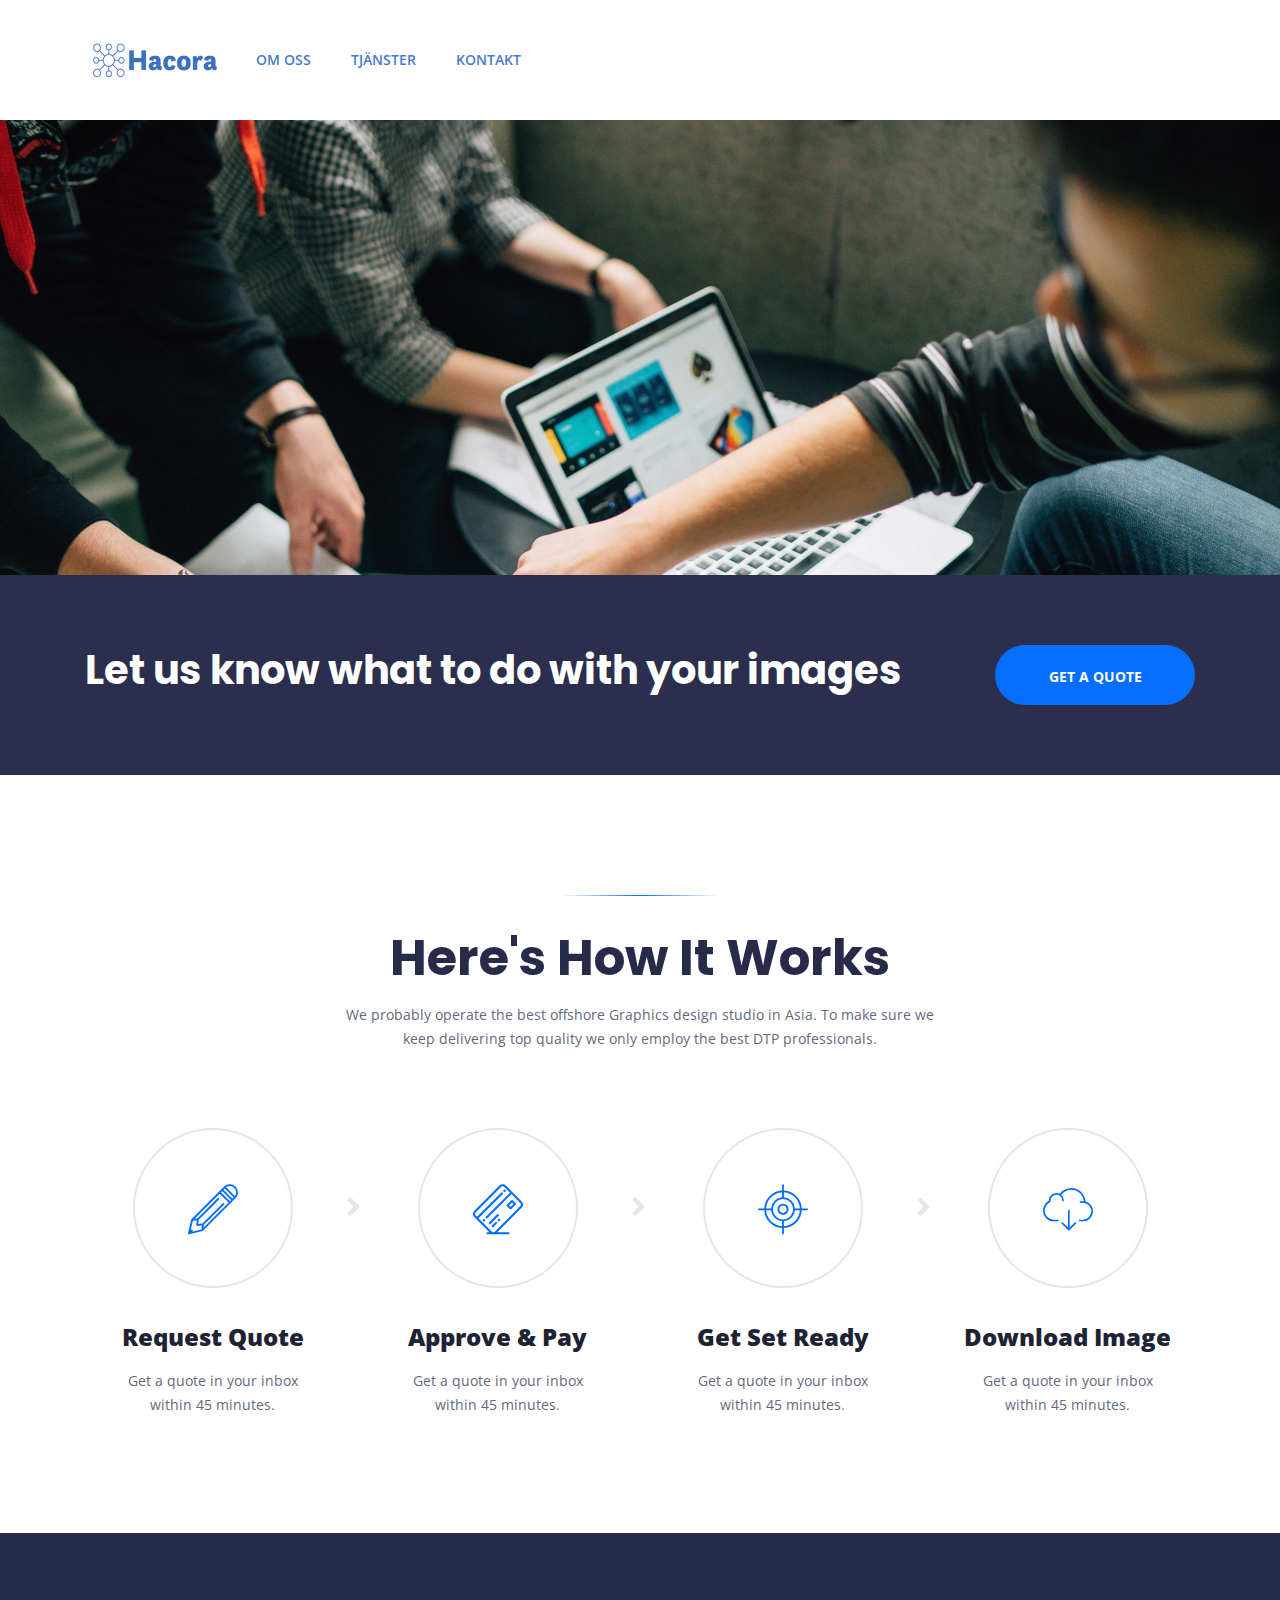
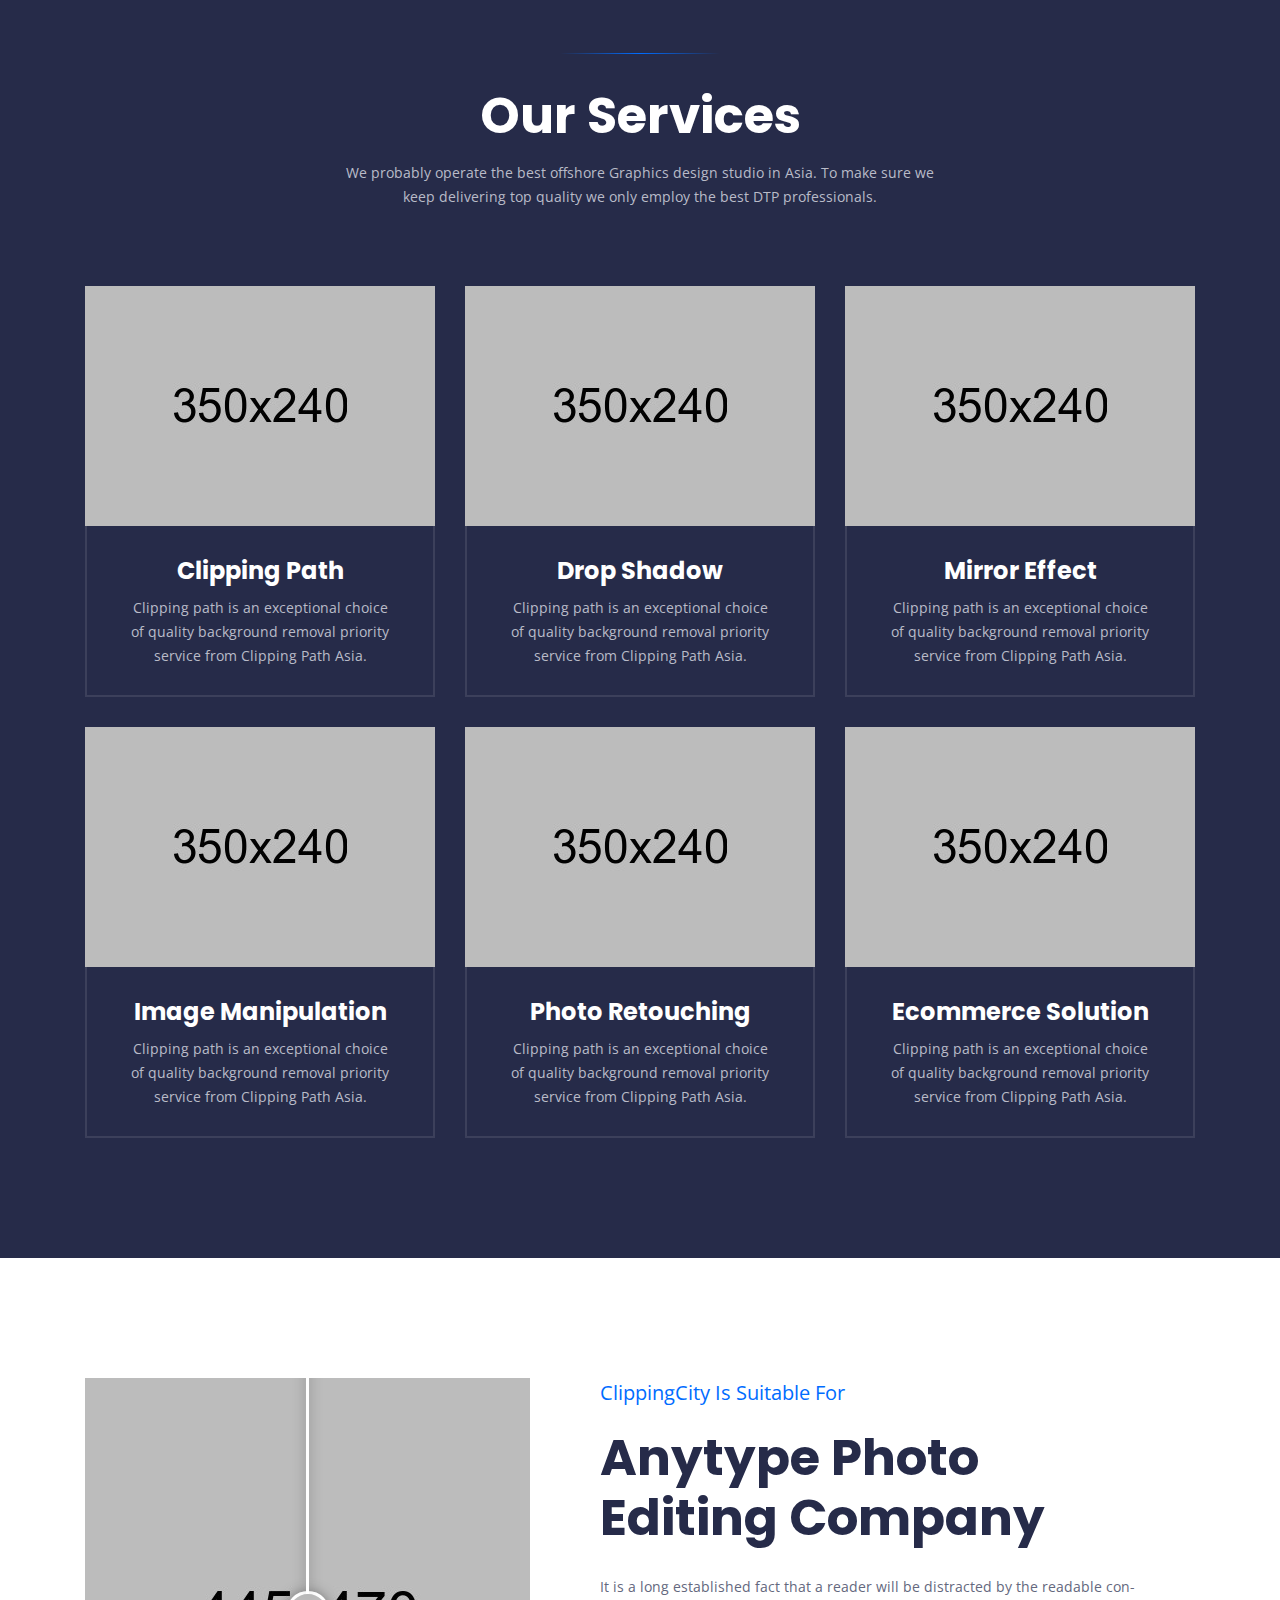
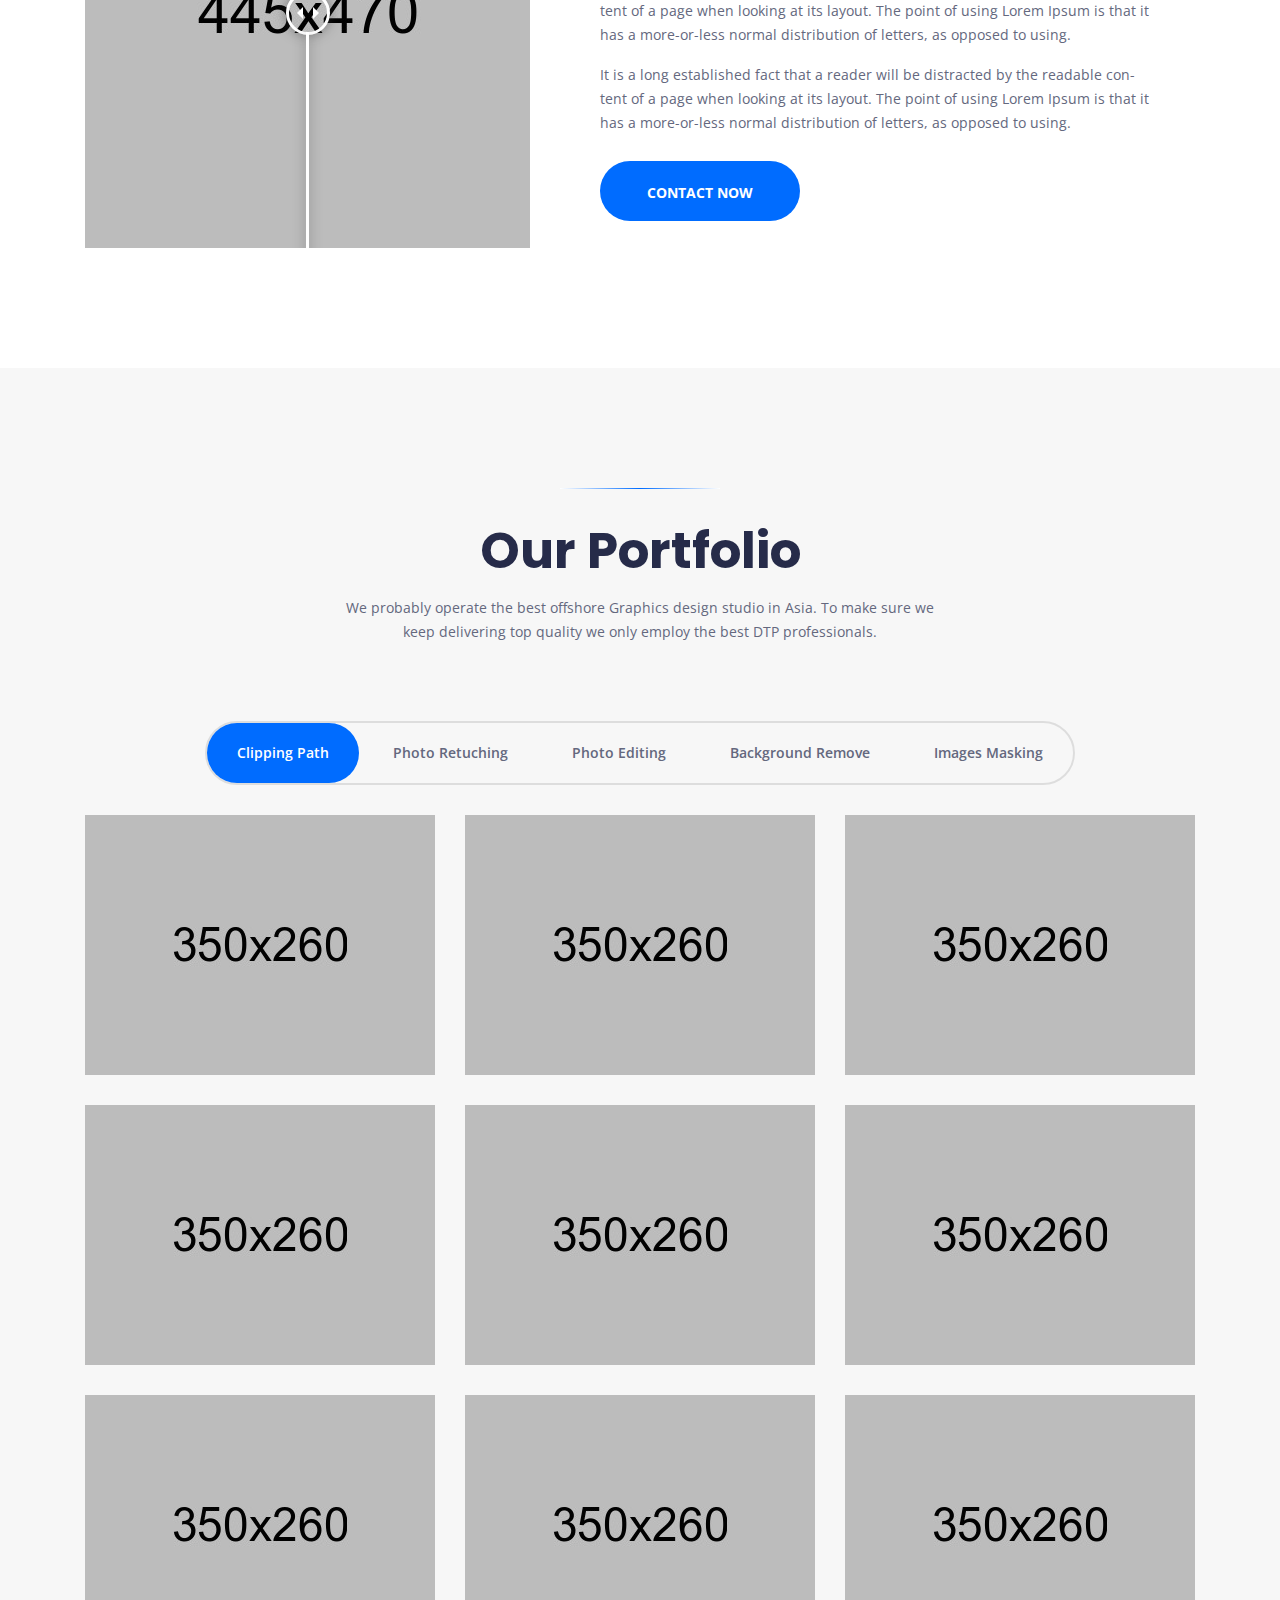
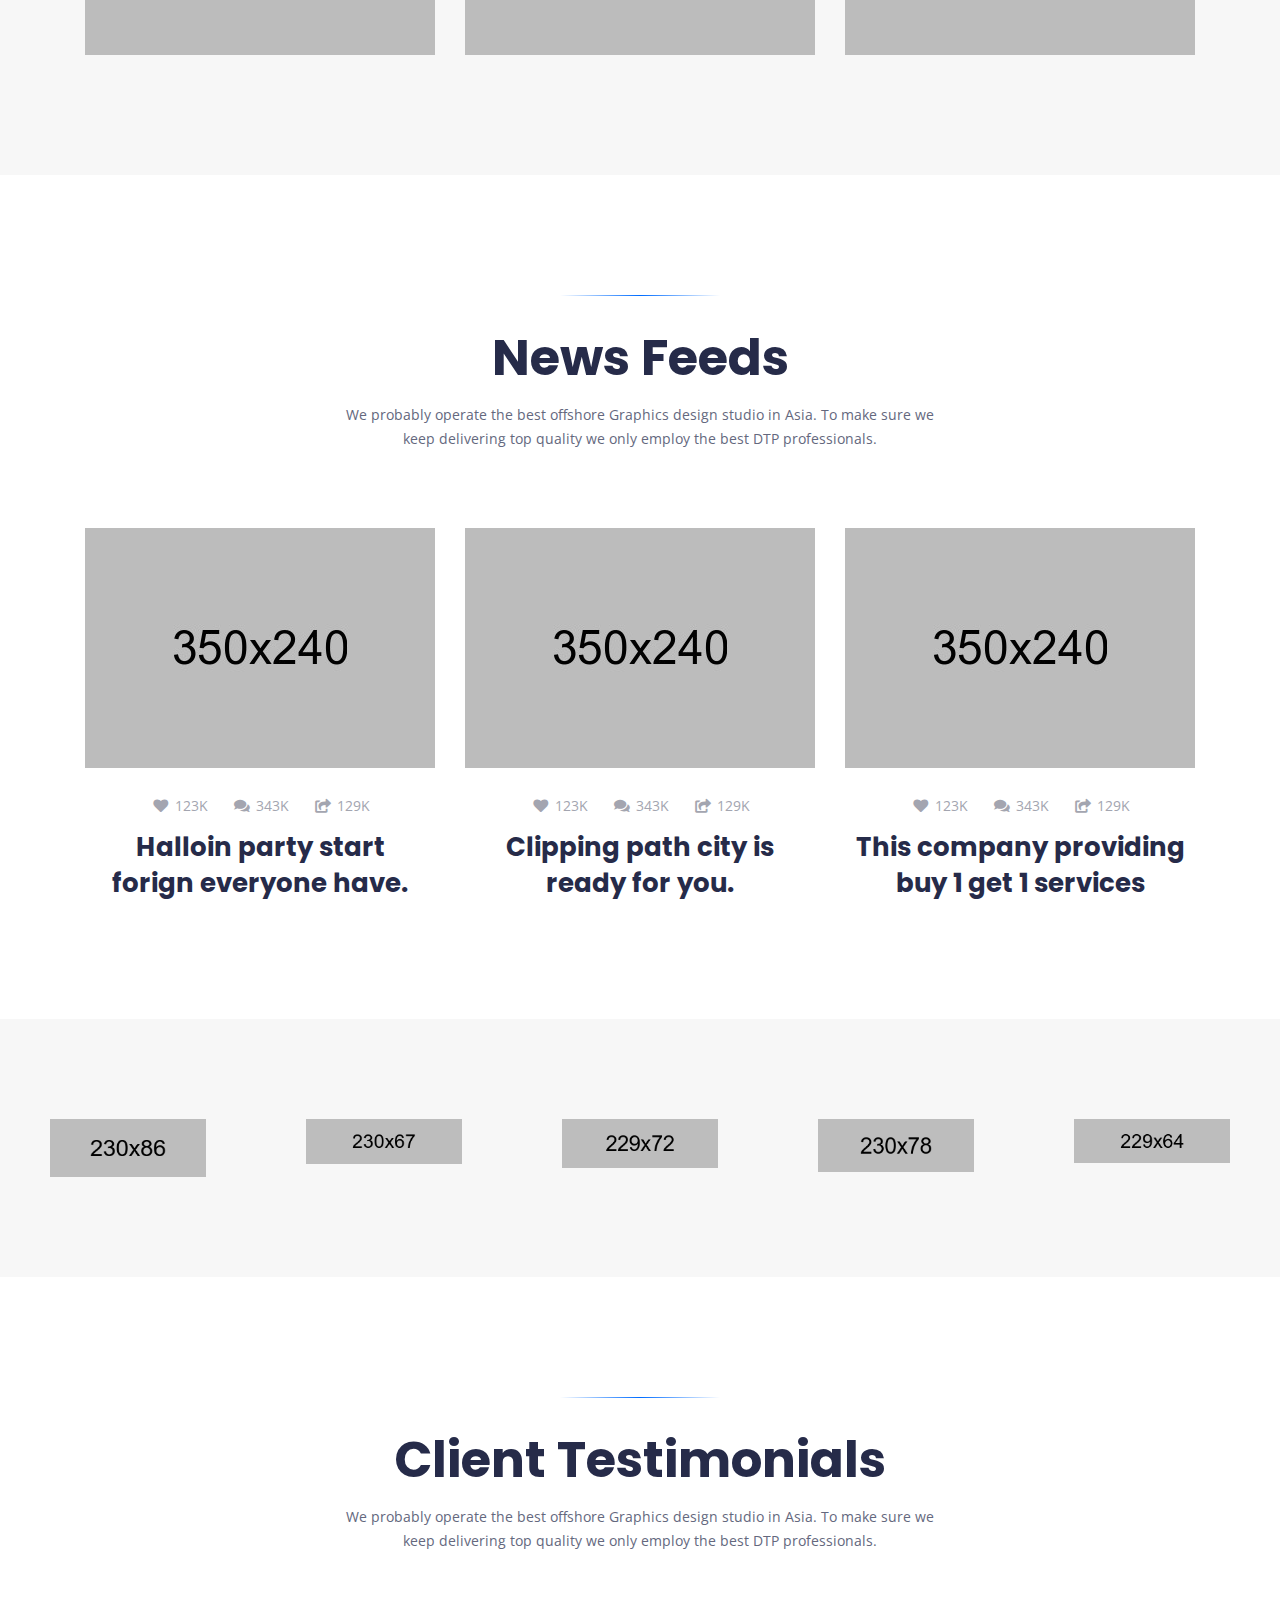
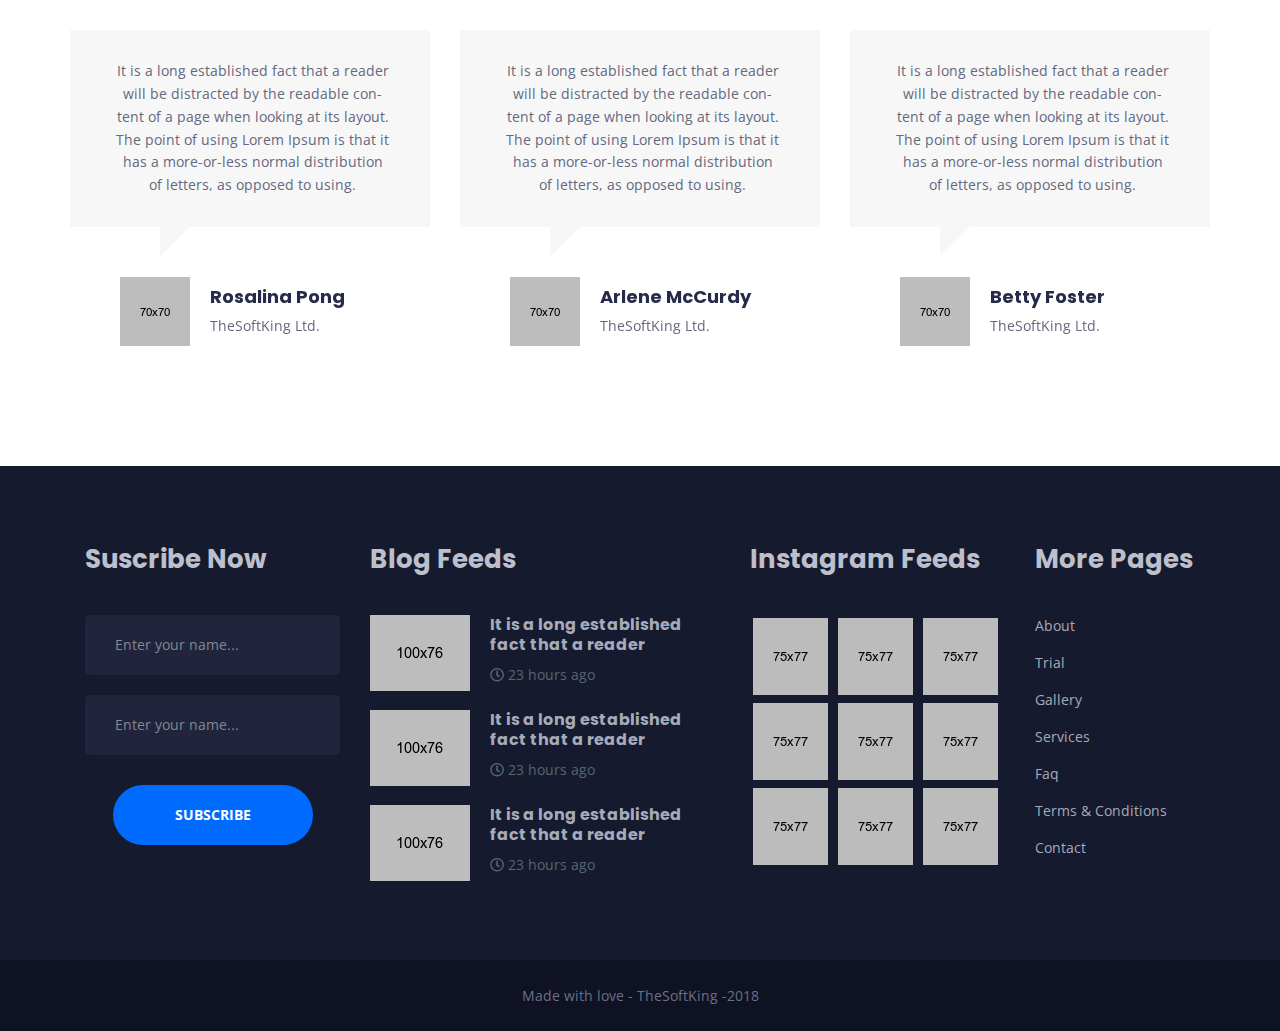
==== commit b25578c7: "more fixes with more pages" ====
--- a/index.html
+++ b/index.html
@@ -47,7 +47,7 @@
                     <!-- navbar collapse -->
                     <ul class="navbar-nav">
                         <li class="nav-item">
-                            <a class="nav-link" href="about.html">Om oss
+                            <a class="nav-link" href="omoss.html">Om oss
                             <span class="sr-only">(current)</span>
                         </a>
                         </li>
@@ -78,15 +78,9 @@
                 <div class="col-lg-12">
                     <div class="single-header-item">
                         <!-- single header item -->
-                        <span class="subtitle">Every Time -Any Time!</span>
-                        <h1><span>Perfect Clipping Path</span> </h1>
-                        <div class="right-content-area">
-                            <div class="btn-wrapper">
-                                <a href="recent-work.html" class="boxed-btn btn-rounded">portfolio</a>
-                            </div>
-    
-                        </div>
-                                            </div>
+                        <span class="subtitle"></span>
+                        <h1 />
+                    </div>
                     <!-- //.single header item -->
                 </div>
             </div>
--- a/assets/css/style.css
+++ b/assets/css/style.css
@@ -277,7 +277,7 @@
     transform: rotate(-45deg); }
 
 .boxed-btn {
-  float: right;
+  display: inline-block;
   text-align: center;
   height: 60px;
   line-height: 60px;
@@ -893,11 +893,11 @@
 ------------------------------*/
 .header-area {
   position: relative;
-  padding: 160px 0 165px 0; }
+  padding: 220px 0 220px 0; }
   .header-area.header-bg {
-    background-image: url(../img/bg/header-bg-3.jpg);
+    background-image: url(../img/bg/header-partnership.jpg);
     background-size: cover;
-    background-position: center; }
+    background-position: top; }
   .header-area .right-image {
     position: absolute;
     right: 10%;
